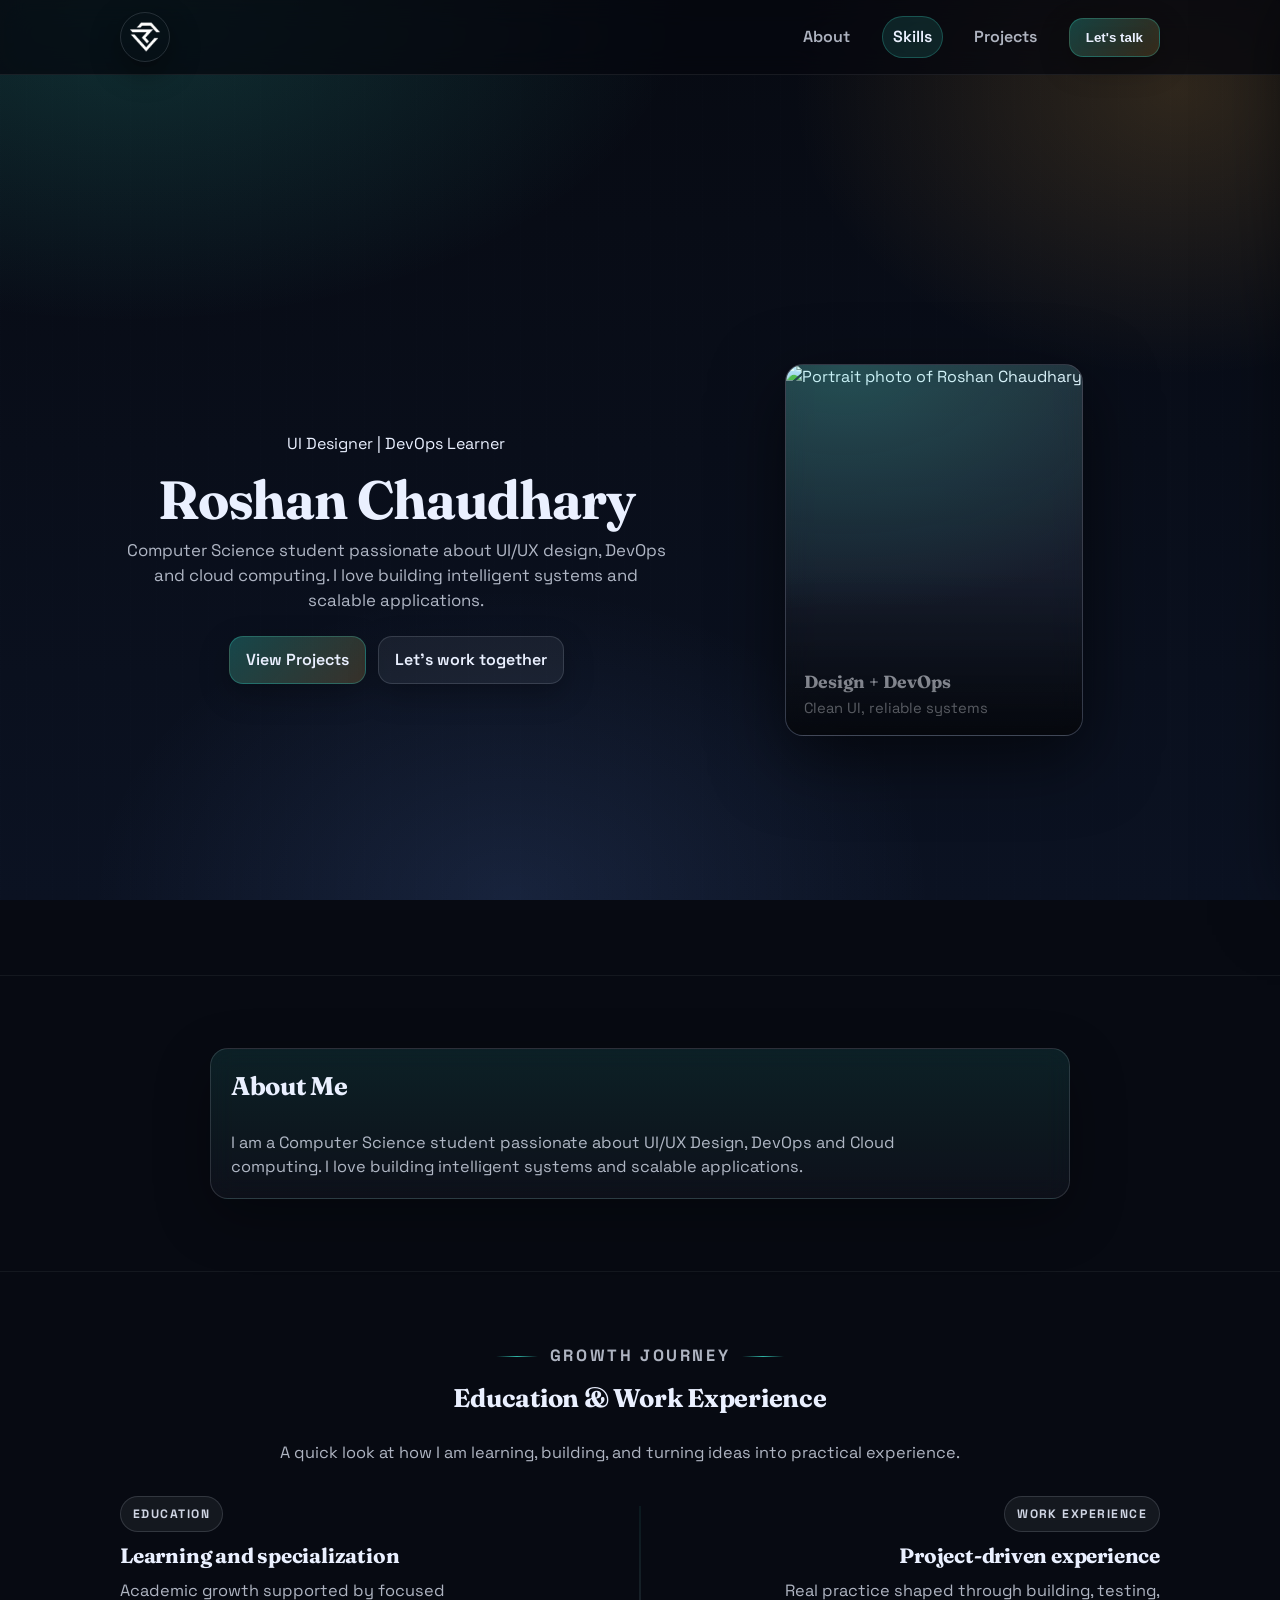
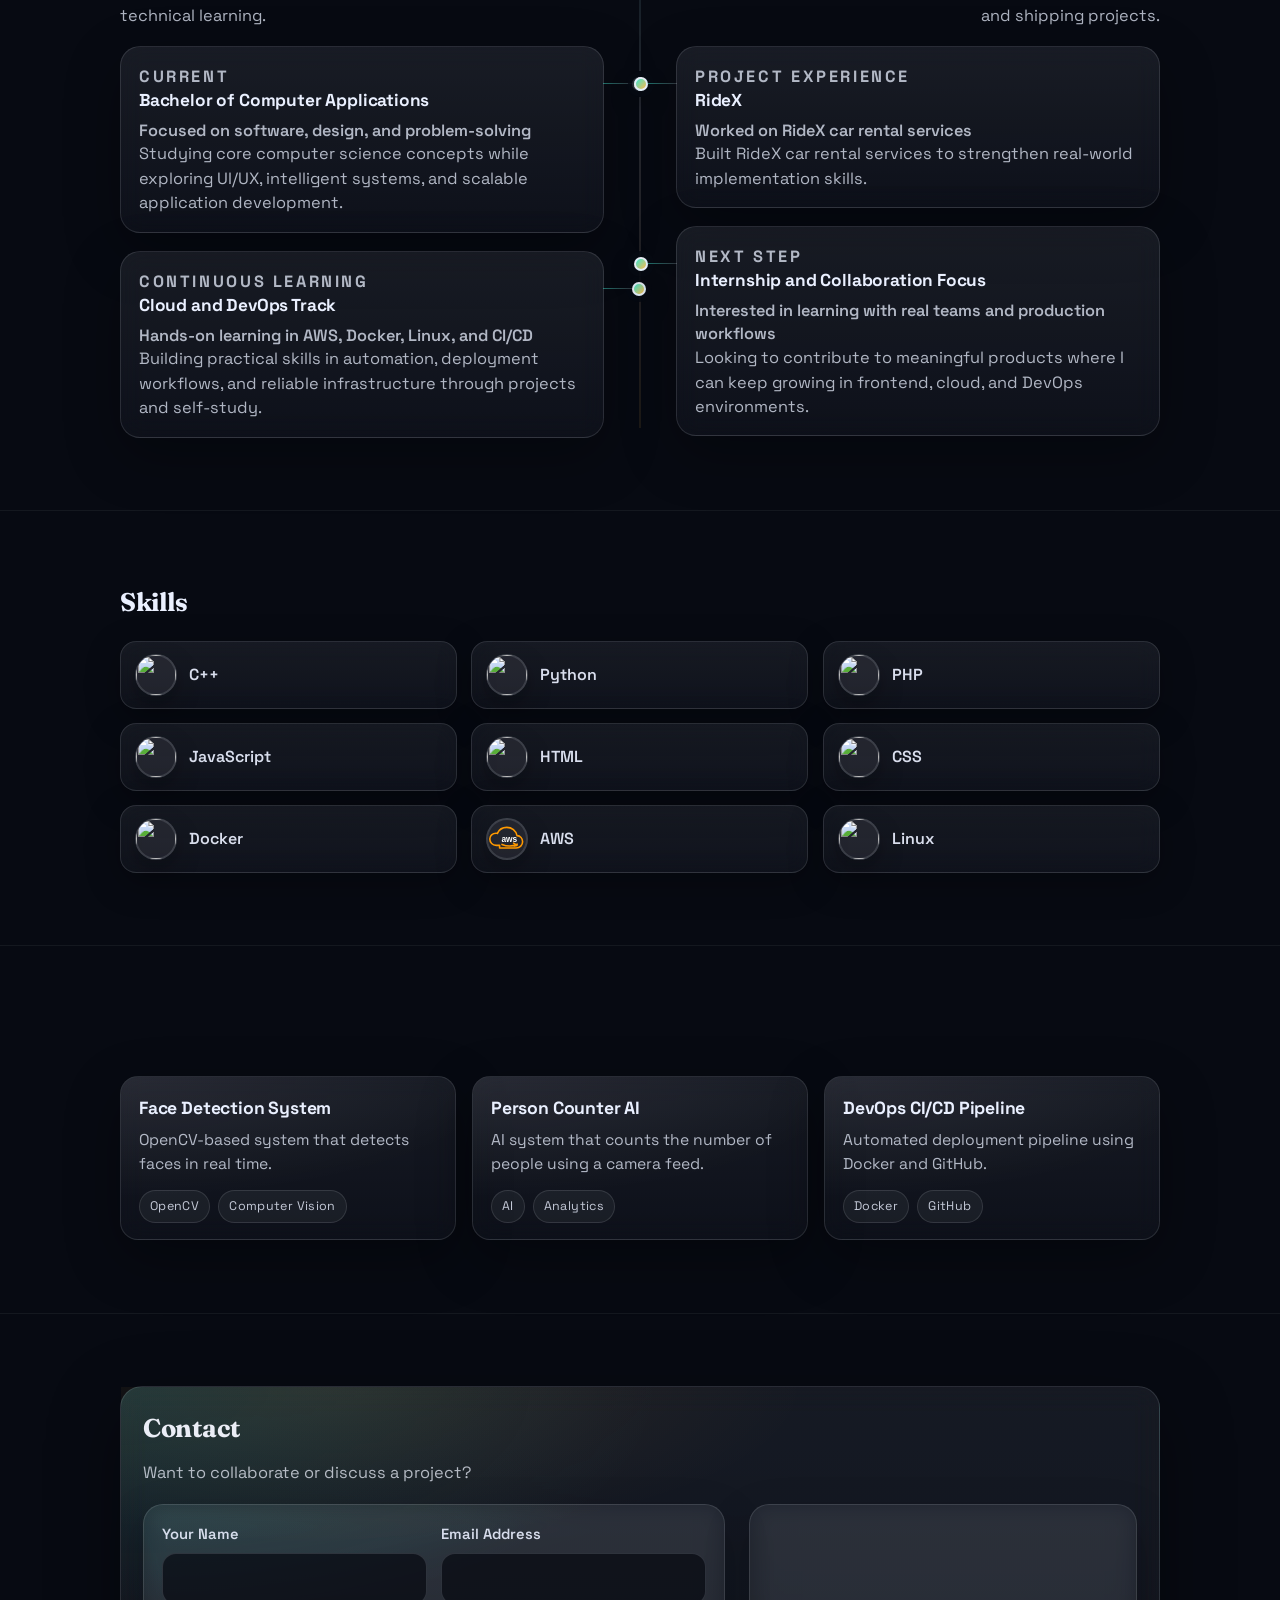
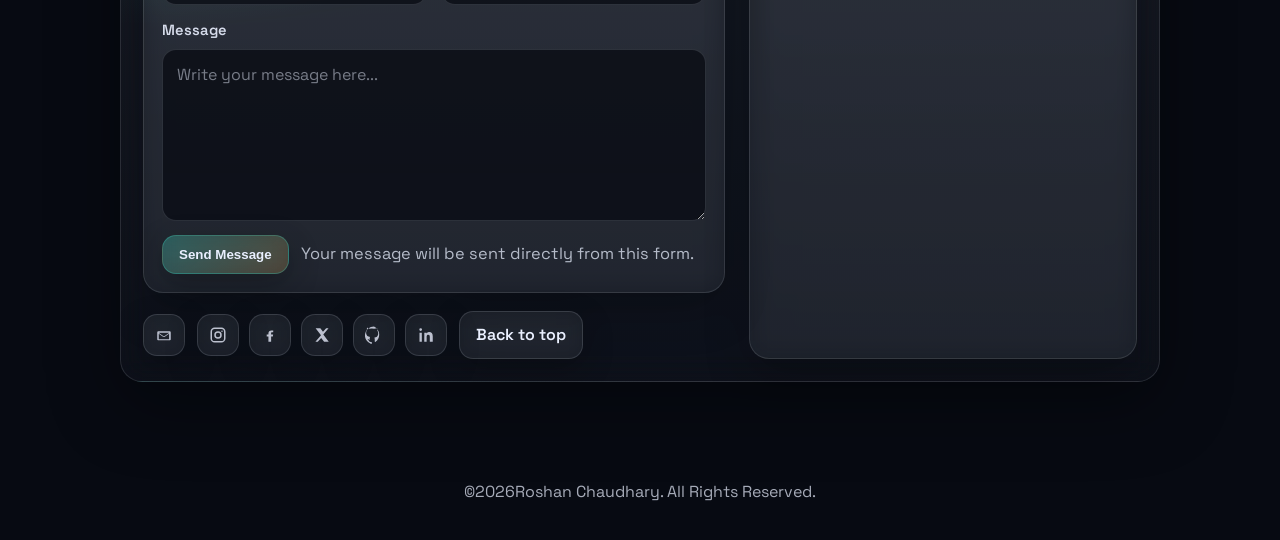
==== index.html @ 7efdc054 "Update index.html" ====
<!DOCTYPE html>
<html lang="en">

<head>

    <meta charset="UTF-8">
    <meta name="viewport" content="width=device-width, initial-scale=1.0">
    <meta name="description"
        content="Roshan Chaudhary - UI Designer and DevOps learner. Portfolio featuring skills and projects.">

    <script>
        document.documentElement.classList.add("js");
    </script>

    <title>Roshan Chaudhary | Developer</title>
    <link rel="shortcut icon" href="logo.png" type="image/x-icon">
    

    <link rel="preconnect" href="https://fonts.googleapis.com">
    <link rel="preconnect" href="https://fonts.gstatic.com" crossorigin>
    <link
        href="https://fonts.googleapis.com/css2?family=Fraunces:opsz,wght@9..144,600;9..144,700&amp;family=Space+Grotesk:wght@400;500;600&amp;display=swap"
        rel="stylesheet">
    <link rel="stylesheet" href="style.css">

</head>

<body>
    <a class="skip-link" href="#main">Skip to content</a>

    <nav class="nav" aria-label="Primary">
        <div class="container nav-inner">
            <a class="brand" href="#top" aria-label="Roshan Chaudhary home">
                <img class="brand-avatar" src="./img/logo.png" width="50" height="50" alt="" decoding="async">
            </a>

            <div class="nav-links">
                <a class="nav-link" href="#about">About</a>
                <a class="nav-link" href="#skills">Skills</a>
                <a class="nav-link" href="#projects">Projects</a>
                <button class="btn btn-primary" type="button" data-modal-open="contact-modal">Let's talk</button>
            </div>

            <button class="nav-toggle" type="button" aria-controls="nav-drawer" aria-expanded="false"
                aria-label="Open menu">
                <span class="sr-only">Open menu</span>
                <svg aria-hidden="true" viewBox="0 0 24 24" width="22" height="22">
                    <path fill="currentColor"
                        d="M4 7.5c0-.6.4-1 1-1h14a1 1 0 1 1 0 2H5c-.6 0-1-.4-1-1Zm0 4.5c0-.6.4-1 1-1h14a1 1 0 1 1 0 2H5c-.6 0-1-.4-1-1Zm0 4.5c0-.6.4-1 1-1h14a1 1 0 1 1 0 2H5c-.6 0-1-.4-1-1Z" />
                </svg>
            </button>
        </div>
    </nav>

    <div class="nav-overlay" data-nav-overlay aria-hidden="true"></div>

    <aside class="nav-drawer" id="nav-drawer" aria-label="Mobile menu" aria-hidden="true">
        <div class="nav-drawer-inner">
                <div class="nav-drawer-head">
                    <div class="nav-drawer-brand">
                        <img class="brand-avatar" src="img/logo.png" width="50" height="50" alt="" decoding="async">
                        <span>Menu</span>
                    </div>

                <button class="nav-close" type="button" data-nav-close>
                    <span class="sr-only">Close menu</span>
                    <svg aria-hidden="true" viewBox="0 0 24 24" width="22" height="22">
                        <path fill="currentColor"
                            d="M18.3 5.7a1 1 0 0 1 0 1.4L13.4 12l4.9 4.9a1 1 0 1 1-1.4 1.4L12 13.4l-4.9 4.9a1 1 0 1 1-1.4-1.4L10.6 12 5.7 7.1a1 1 0 0 1 1.4-1.4L12 10.6l4.9-4.9a1 1 0 0 1 1.4 0Z" />
                    </svg>
                </button>
            </div>

            <nav class="nav-drawer-links" aria-label="Mobile" data-nav-drawer-links>
                <a class="nav-link" href="#about" data-nav-close>About</a>
                <a class="nav-link" href="#skills" data-nav-close>Skills</a>
                <a class="nav-link" href="#projects" data-nav-close>Projects</a>
                <button class="btn btn-primary" type="button" data-modal-open="contact-modal" data-nav-close>Let's
                    talk</button>
            </nav>
        </div>
    </aside>

    

    <header id="top" class="hero">
        <div class="container hero-grid">
            <div class="hero-copy" data-reveal-group="90">
                <p>UI Designer | DevOps Learner</p>
                <h1 class="reveal">Roshan Chaudhary</h1>
                <p class="lead reveal">
                    Computer Science student passionate about UI/UX design, DevOps and cloud computing.
                    I love building intelligent systems and scalable applications.
                </p>

                <div class="hero-actions reveal">
                    <a class="btn btn-primary" href="#projects">View Projects</a>
                    <a class="btn" href="#contact">Let's work together</a>
                </div>
            </div>

            <div class="hero-media">
                <figure class="media-card reveal" data-delay="220">
                    <img src="img/Potrait.png" width="640" height="800" alt="Portrait photo of Roshan Chaudhary"
                        decoding="async">
                    <figcaption class="media-label">
                        <strong>Design + DevOps</strong>
                        <span>Clean UI, reliable systems</span>
                    </figcaption>
                </figure>
            </div>
        </div>
    </header>

    <main id="main">
        <section id="about" class="section">
            <div class="container" data-reveal-group="110">
                <div class="about-card reveal">
                    <h2 class="reveal" data-delay="80">About Me</h2>
                    <p class="reveal" data-delay="160">
                        I am a Computer Science student passionate about UI/UX Design, DevOps and Cloud computing.
                        I love building intelligent systems and scalable applications.
                    </p>
                </div>
            </div>
        </section>

        <section id="journey" class="section">
            <div class="container">
                <div class="journey-head" data-reveal-group="90">
                    <p class="journey-eyebrow reveal">Growth Journey</p>
                    <h2 class="reveal">Education &amp; Work Experience</h2>
                    <p class="journey-intro reveal">
                        A quick look at how I am learning, building, and turning ideas into practical experience.
                    </p>
                </div>

                <div class="journey-split">
                    <div class="journey-column journey-column--left" data-reveal-group="120">
                        <div class="journey-column-head reveal journey-slide-left">
                            <span class="journey-label">Education</span>
                            <h3>Learning and specialization</h3>
                            <p>Academic growth supported by focused technical learning.</p>
                        </div>

                        <article class="journey-card journey-card--left reveal journey-slide-left">
                            <p class="journey-period">Current</p>
                            <h4>Bachelor of Computer Applications</h4>
                            <p class="journey-meta">Focused on software, design, and problem-solving</p>
                            <p>
                                Studying core computer science concepts while exploring UI/UX, intelligent systems,
                                and scalable application development.
                            </p>
                        </article>

                        <article class="journey-card journey-card--left reveal journey-slide-left">
                            <p class="journey-period">Continuous Learning</p>
                            <h4>Cloud and DevOps Track</h4>
                            <p class="journey-meta">Hands-on learning in AWS, Docker, Linux, and CI/CD</p>
                            <p>
                                Building practical skills in automation, deployment workflows, and reliable
                                infrastructure through projects and self-study.
                            </p>
                        </article>
                    </div>

                    <div class="journey-column journey-column--right" data-reveal-group="120">
                        <div class="journey-column-head reveal journey-slide-right">
                            <span class="journey-label">Work Experience</span>
                            <h3>Project-driven experience</h3>
                            <p>Real practice shaped through building, testing, and shipping projects.</p>
                        </div>

                        <article class="journey-card journey-card--right reveal journey-slide-right">
                            <p class="journey-period">Project Experience</p>
                            <h4>RideX</h4>
                            <p class="journey-meta">Worked on RideX car rental services</p>
                            <p>
                                Built RideX car rental services to strengthen real-world implementation skills.
                            </p>
                        </article>

                        <article class="journey-card journey-card--right reveal journey-slide-right">
                            <p class="journey-period">Next Step</p>
                            <h4>Internship and Collaboration Focus</h4>
                            <p class="journey-meta">Interested in learning with real teams and production workflows</p>
                            <p>
                                Looking to contribute to meaningful products where I can keep growing in frontend,
                                cloud, and DevOps environments.
                            </p>
                        </article>
                    </div>
                </div>
            </div>
        </section>

        <section id="skills" class="section">
            <div class="container">
                <h2 class="reveal">Skills</h2>
                <ul class="skill-grid" aria-label="Skills" data-reveal-group="70">
                    <li class="skill reveal">
                        <span class="skill-logo" aria-hidden="true">
                            <img src="https://cdn.jsdelivr.net/gh/devicons/devicon/icons/cplusplus/cplusplus-original.svg"
                                alt="">
                        </span>
                        <span>C++</span>
                    </li>
                    <li class="skill reveal">
                        <span class="skill-logo" aria-hidden="true">
                            <img src="https://cdn.jsdelivr.net/gh/devicons/devicon/icons/python/python-original.svg"
                                alt="">
                        </span>
                        <span>Python</span>
                    </li>
                    <li class="skill reveal">
                        <span class="skill-logo" aria-hidden="true">
                            <img src="https://cdn.jsdelivr.net/gh/devicons/devicon/icons/php/php-original.svg" alt="">
                        </span>
                        <span>PHP</span>
                    </li>
                    <li class="skill reveal">
                        <span class="skill-logo" aria-hidden="true">
                            <img src="https://cdn.jsdelivr.net/gh/devicons/devicon/icons/javascript/javascript-original.svg"
                                alt="">
                        </span>
                        <span>JavaScript</span>
                    </li>
                    <li class="skill reveal">
                        <span class="skill-logo" aria-hidden="true">
                            <img src="https://cdn.jsdelivr.net/gh/devicons/devicon/icons/html5/html5-original.svg"
                                alt="">
                        </span>
                        <span>HTML</span>
                    </li>
                    <li class="skill reveal">
                        <span class="skill-logo" aria-hidden="true">
                            <img src="https://cdn.jsdelivr.net/gh/devicons/devicon/icons/css3/css3-original.svg" alt="">
                        </span>
                        <span>CSS</span>
                    </li>
                    <li class="skill reveal">
                        <span class="skill-logo" aria-hidden="true">
                            <img src="https://cdn.jsdelivr.net/gh/devicons/devicon/icons/docker/docker-original.svg"
                                alt="">
                        </span>
                        <span>Docker</span>
                    </li>
                    <li class="skill reveal">
                        <span class="skill-logo" aria-hidden="true">
                            <img src="img/aws-logo.svg" alt="AWS logo">
                        </span>
                        <span>AWS</span>
                    </li>
                    <li class="skill reveal">
                        <span class="skill-logo" aria-hidden="true">
                            <img src="https://cdn.jsdelivr.net/gh/devicons/devicon/icons/linux/linux-original.svg"
                                alt="">
                        </span>
                        <span>Linux</span>
                    </li>
                </ul>
            </div>
        </section>

        <section id="projects" class="section">
            <div class="container">
                <h2 class="reveal">Projects</h2>

                <div class="project-grid" data-reveal-group="90">
                    <article class="project-card reveal">
                        <h3>Face Detection System</h3>
                        <p>OpenCV-based system that detects faces in real time.</p>
                        <div class="tags" aria-label="Tech used">
                            <span class="tag">OpenCV</span>
                            <span class="tag">Computer Vision</span>
                        </div>
                    </article>

                    <article class="project-card reveal">
                        <h3>Person Counter AI</h3>
                        <p>AI system that counts the number of people using a camera feed.</p>
                        <div class="tags" aria-label="Tech used">
                            <span class="tag">AI</span>
                            <span class="tag">Analytics</span>
                        </div>
                    </article>

                    <article class="project-card reveal">
                        <h3>DevOps CI/CD Pipeline</h3>
                        <p>Automated deployment pipeline using Docker and GitHub.</p>
                        <div class="tags" aria-label="Tech used">
                            <span class="tag">Docker</span>
                            <span class="tag">GitHub</span>
                        </div>
                    </article>
                </div>
            </div>
        </section>

        <section id="contact" class="section">
            <div class="container contact-card reveal">
                <h2>Contact</h2>
                <p class="contact-lead">Want to collaborate or discuss a project?</p>
                <div class="contact-layout">
                    <div class="contact-column">
                        <form class="contact-form" data-contact-form method="POST"
                            action="https://formsubmit.co/roshanchy943@gmail.com">
                            <input type="hidden" name="_subject" value="New Portfolio Message">
                            <input type="hidden" name="_captcha" value="false">
                            <input type="hidden" name="_template" value="table">
                            <input type="hidden" name="_next" value="" data-contact-next>
                            <input type="hidden" name="_replyto" value="" data-contact-replyto>
                            <div class="contact-field">
                                <label for="contact-name">Your Name</label>
                                <input id="contact-name" name="name" type="text" autocomplete="name" required>
                            </div>

                            <div class="contact-field">
                                <label for="contact-email">Email Address</label>
                                <input id="contact-email" name="email" type="email" autocomplete="email" required>
                            </div>

                            <div class="contact-field contact-field-full">
                                <label for="contact-message">Message</label>
                                <textarea id="contact-message" name="message" rows="6"
                                    placeholder="Write your message here..." required></textarea>
                            </div>

                            <div class="contact-form-actions">
                                <button class="btn btn-primary" type="submit">Send Message</button>
                                <p class="contact-form-note" data-contact-status aria-live="polite">
                                    Your message will be sent directly from this form.
                                </p>
                            </div>
                        </form>

                        <div class="contact-actions">
                            <a class="social-link contact-icon" href="mailto:roshanchy943@gmail.com" aria-label="Email"
                                data-tooltip="roshanchy943@gmail.com">
                                <svg aria-hidden="true" viewBox="0 0 24 24" width="18" height="18">
                                    <path fill="currentColor"
                                        d="M4.6 6.9h14.8c.9 0 1.6.7 1.6 1.6v9c0 .9-.7 1.6-1.6 1.6H4.6c-.9 0-1.6-.7-1.6-1.6v-9c0-.9.7-1.6 1.6-1.6Zm.6 2.2v.2l6.7 4.7 6.7-4.7v-.2H5.2Zm13.6 1.2-6.2 4.3c-.4.3-1 .3-1.4 0l-6.2-4.3v7.2h13.8v-7.2Z" />
                                </svg>
                                <span class="sr-only">Email</span>
                            </a>
                            <ul class="social" aria-label="Social links">
                                <li>
                                    <a class="social-link" href="https://www.instagram.com/roshan__061/" target="_blank"
                                        rel="noopener noreferrer" aria-label="Instagram" data-tooltip="Instagram">
                                        <svg aria-hidden="true" viewBox="0 0 24 24" width="18" height="18">
                                            <path fill="currentColor"
                                                d="M7.5 2h9A5.5 5.5 0 0 1 22 7.5v9A5.5 5.5 0 0 1 16.5 22h-9A5.5 5.5 0 0 1 2 16.5v-9A5.5 5.5 0 0 1 7.5 2Zm0 2A3.5 3.5 0 0 0 4 7.5v9A3.5 3.5 0 0 0 7.5 20h9A3.5 3.5 0 0 0 20 16.5v-9A3.5 3.5 0 0 0 16.5 4h-9Zm9.8 1.9a1 1 0 1 1 0 2 1 1 0 0 1 0-2ZM12 7a5 5 0 1 1 0 10 5 5 0 0 1 0-10Zm0 2a3 3 0 1 0 0 6 3 3 0 0 0 0-6Z" />
                                        </svg>
                                        <span class="sr-only">Instagram</span>
                                    </a>
                                </li>

                                <li>
                                    <a class="social-link" href="https://www.facebook.com/roshan.chau.05/" target="_blank"
                                        rel="noopener noreferrer" aria-label="Facebook" data-tooltip="Facebook">
                                        <svg aria-hidden="true" viewBox="0 0 24 24" width="18" height="18">
                                            <path fill="currentColor"
                                                d="M13.5 21v-7h2.3l.4-2.7h-2.7V9.6c0-.8.2-1.3 1.3-1.3h1.5V6c-.3 0-1.3-.1-2.4-.1-2.4 0-4 1.5-4 4.1v1.3H7.6V14h2.3v7h3.6Z" />
                                        </svg>
                                        <span class="sr-only">Facebook</span>
                                    </a>
                                </li>

                                <li>
                                    <a class="social-link" href="https://x.com/RoshanChau5" target="_blank"
                                        rel="noopener noreferrer" aria-label="X (Twitter)" data-tooltip="X">
                                        <svg aria-hidden="true" viewBox="0 0 24 24" width="18" height="18">
                                            <path fill="currentColor"
                                                d="M17.53 3h3.19l-7 8.18L21 21h-6.19l-3.9-5.09L6.39 21H3.2l7.46-8.72L3.5 3h6.31l3.51 4.65L17.53 3Z" />
                                        </svg>
                                        <span class="sr-only">X (Twitter)</span>
                                    </a>
                                </li>

                                <li>
                                    <a class="social-link" href="https://github.com/RoshanChaudhary5" target="_blank"
                                        rel="noopener noreferrer" aria-label="GitHub" data-tooltip="GitHub">
                                        <svg aria-hidden="true" viewBox="0 0 24 24" width="18" height="18">
                                            <path fill="currentColor"
                                                d="M12 .6a12 12 0 0 0-3.8 23.4c.6.1.8-.3.8-.6v-2.2c-3.2.7-3.9-1.4-3.9-1.4-.5-1.3-1.2-1.7-1.2-1.7-1-.7.1-.7.1-.7 1.1.1 1.7 1.2 1.7 1.2 1 .1.5-2 .5-2 0-.7.2-1.4.6-2-2.6-.3-5.3-1.3-5.3-5.9 0-1.3.5-2.4 1.2-3.2-.1-.3-.5-1.5.1-3.1 0 0 1-.3 3.3 1.2a11.4 11.4 0 0 1 6 0C15.3 3 16.3 3.3 16.3 3.3c.6 1.6.2 2.8.1 3.1.8.8 1.2 1.9 1.2 3.2 0 4.6-2.7 5.6-5.3 5.9.4.4.7 1 .7 2.1v3.1c0 .3.2.7.8.6A12 12 0 0 0 12 .6Z" />
                                        </svg>
                                        <span class="sr-only">GitHub</span>
                                    </a>
                                </li>

                                <li>
                                    <a class="social-link"
                                        href="https://www.linkedin.com/in/roshan-chaudhary-534862278" target="_blank"
                                        rel="noopener noreferrer" aria-label="LinkedIn" data-tooltip="LinkedIn">
                                        <svg aria-hidden="true" viewBox="0 0 24 24" width="18" height="18">
                                            <path fill="currentColor"
                                                d="M6.43 8.92H3.32V21h3.11V8.92ZM4.88 3A1.81 1.81 0 1 0 4.9 6.62 1.81 1.81 0 0 0 4.88 3ZM21 13.5c0-3.67-1.96-5.38-4.58-5.38a3.97 3.97 0 0 0-3.57 1.97V8.92H9.74c.04.78 0 12.08 0 12.08h3.11v-6.74c0-.36.03-.71.13-.97.29-.72.95-1.47 2.06-1.47 1.45 0 2.03 1.08 2.03 2.71V21H21v-7.5Z" />
                                        </svg>
                                        <span class="sr-only">LinkedIn</span>
                                    </a>
                                </li>
                            </ul>
                            <a class="btn" href="#top">Back to top</a>
                        </div>
                    </div>

                    <div class="contact-map-card">
                        <iframe
                            src="https://www.google.com/maps/embed?pb=!1m10!1m8!1m3!1d3990.250530302393!2d82.41067563448385!3d28.018178701362263!3m2!1i1024!2i768!4f13.1!5e0!3m2!1sen!2snp!4v1774244524912!5m2!1sen!2snp"
                            width="600" height="450" style="border:0;" allowfullscreen="" loading="lazy"
                            referrerpolicy="no-referrer-when-downgrade" title="Location map"></iframe>
                    </div>
                </div>
            </div>
        </section>
    </main>

    <footer class="footer">
        <div class="container footer-row">

            <p>&copy; <span data-year>2025</span> Roshan Chaudhary. All Rights Reserved.</p>
        </div>
    </footer>

    <div class="modal" id="contact-modal" aria-hidden="true" role="dialog" aria-modal="true"
        aria-labelledby="contact-modal-title">
        <div class="modal__overlay" data-modal-close></div>
        <div class="modal__content">
            <div class="modal__head">
                <h3 id="contact-modal-title">Let's talk</h3>
                <button class="modal__close" type="button" data-modal-close aria-label="Close dialog">
                    <svg aria-hidden="true" viewBox="0 0 24 24" width="22" height="22">
                        <path fill="currentColor"
                            d="M18.3 5.7a1 1 0 0 1 0 1.4L13.4 12l4.9 4.9a1 1 0 1 1-1.4 1.4L12 13.4l-4.9 4.9a1 1 0 1 1-1.4-1.4L10.6 12 5.7 7.1a1 1 0 0 1 1.4-1.4L12 10.6l4.9-4.9a1 1 0 0 1 1.4 0Z" />
                    </svg>
                </button>
            </div>

            <p class="modal__lead">Pick a channel to start the conversation.</p>
            <div class="modal-links" aria-label="Contact links">
                <a class="modal-link" href="mailto:roshanchy943@gmail.com">
                    <span class="modal-link__icon" aria-hidden="true">
                        <svg aria-hidden="true" viewBox="0 0 24 24" width="18" height="18">
                            <path fill="currentColor"
                                d="M4.6 6.9h14.8c.9 0 1.6.7 1.6 1.6v9c0 .9-.7 1.6-1.6 1.6H4.6c-.9 0-1.6-.7-1.6-1.6v-9c0-.9.7-1.6 1.6-1.6Zm.6 2.2v.2l6.7 4.7 6.7-4.7v-.2H5.2Zm13.6 1.2-6.2 4.3c-.4.3-1 .3-1.4 0l-6.2-4.3v7.2h13.8v-7.2Z" />
                        </svg>
                    </span>
                    <span>Email me</span>
                </a>
                <a class="modal-link" href="https://x.com/RoshanChau5" target="_blank" rel="noopener noreferrer">
                    <span class="modal-link__icon" aria-hidden="true">
                        <svg aria-hidden="true" viewBox="0 0 24 24" width="18" height="18">
                            <path fill="currentColor"
                                d="M17.53 3h3.19l-7 8.18L21 21h-6.19l-3.9-5.09L6.39 21H3.2l7.46-8.72L3.5 3h6.31l3.51 4.65L17.53 3Z" />
                        </svg>
                    </span>
                    <span>X (Twitter)</span>
                </a>
                <a class="modal-link" href="https://www.instagram.com/roshan__061/" target="_blank"
                    rel="noopener noreferrer">
                    <span class="modal-link__icon" aria-hidden="true">
                        <svg aria-hidden="true" viewBox="0 0 24 24" width="18" height="18">
                            <path fill="currentColor"
                                d="M7.5 2h9A5.5 5.5 0 0 1 22 7.5v9A5.5 5.5 0 0 1 16.5 22h-9A5.5 5.5 0 0 1 2 16.5v-9A5.5 5.5 0 0 1 7.5 2Zm0 2A3.5 3.5 0 0 0 4 7.5v9A3.5 3.5 0 0 0 7.5 20h9A3.5 3.5 0 0 0 20 16.5v-9A3.5 3.5 0 0 0 16.5 4h-9Zm9.8 1.9a1 1 0 1 1 0 2 1 1 0 0 1 0-2ZM12 7a5 5 0 1 1 0 10 5 5 0 0 1 0-10Zm0 2a3 3 0 1 0 0 6 3 3 0 0 0 0-6Z" />
                        </svg>
                    </span>
                    <span>Instagram</span>
                </a>
                <a class="modal-link" href="https://www.facebook.com/roshan.chau.05/" target="_blank"
                    rel="noopener noreferrer">
                    <span class="modal-link__icon" aria-hidden="true">
                        <svg aria-hidden="true" viewBox="0 0 24 24" width="18" height="18">
                            <path fill="currentColor"
                                d="M13.5 21v-7h2.3l.4-2.7h-2.7V9.6c0-.8.2-1.3 1.3-1.3h1.5V6c-.3 0-1.3-.1-2.4-.1-2.4 0-4 1.5-4 4.1v1.3H7.6V14h2.3v7h3.6Z" />
                        </svg>
                    </span>
                    <span>Facebook</span>
                </a>
                <a class="modal-link" href="https://www.linkedin.com/in/roshan-chaudhary-534862278"
                    target="_blank" rel="noopener noreferrer">
                    <span class="modal-link__icon" aria-hidden="true">
                        <svg aria-hidden="true" viewBox="0 0 24 24" width="18" height="18">
                            <path fill="currentColor"
                                d="M6.43 8.92H3.32V21h3.11V8.92ZM4.88 3A1.81 1.81 0 1 0 4.9 6.62 1.81 1.81 0 0 0 4.88 3ZM21 13.5c0-3.67-1.96-5.38-4.58-5.38a3.97 3.97 0 0 0-3.57 1.97V8.92H9.74c.04.78 0 12.08 0 12.08h3.11v-6.74c0-.36.03-.71.13-.97.29-.72.95-1.47 2.06-1.47 1.45 0 2.03 1.08 2.03 2.71V21H21v-7.5Z" />
                        </svg>
                    </span>
                    <span>LinkedIn</span>
                </a>

            </div>
        </div>
    </div>

    <script src="script.js" defer></script>

</body>

</html>
---- style.css ----
:root {
    color-scheme: dark;
    --bg: #070a12;
    --bg2: #0b1222;
    --text: #eaf0ff;
    --muted: rgba(234, 240, 255, 0.74);
    --border: rgba(234, 240, 255, 0.12);
    --accent: #3ce6d0;
    --accent2: #ffb84a;
    --shadow: 0 22px 70px rgba(0, 0, 0, 0.55);
    --radius: 18px;
    --max: 1040px;
}

@media (min-width: 1400px) {
    :root {
        --max: 1120px;
    }
}

*,
*::before,
*::after {
    box-sizing: border-box;
}

html {
    scroll-behavior: smooth;
}

@media (prefers-reduced-motion: reduce) {
    html {
        scroll-behavior: auto;
    }

    *,
    *::before,
    *::after {
        transition: none !important;
        animation: none !important;
    }
}

body {
    margin: 0;
    min-height: 100vh;
    font-family: "Space Grotesk", "Avenir Next", "Avenir", "Segoe UI", sans-serif;
    line-height: 1.5;
    color: var(--text);
    background: var(--bg);
}

html.js body {
    opacity: 0;
    transition: opacity 320ms ease-out;
}

html.is-loaded body {
    opacity: 1;
}

@media (prefers-reduced-motion: reduce) {
    html.js body {
        opacity: 1;
        transition: none;
    }
}

body::before {
    content: "";
    position: fixed;
    inset: 0;
    z-index: -2;
    background:
        radial-gradient(900px 520px at 10% 0%, rgba(60, 230, 208, 0.18), transparent 62%),
        radial-gradient(700px 520px at 92% 10%, rgba(255, 184, 74, 0.16), transparent 55%),
        radial-gradient(700px 520px at 40% 100%, rgba(116, 162, 255, 0.12), transparent 60%),
        linear-gradient(180deg, var(--bg) 0%, var(--bg2) 100%);
}

body::after {
    content: "";
    position: fixed;
    inset: 0;
    z-index: -1;
    pointer-events: none;
    opacity: 0.22;
    background:
        repeating-linear-gradient(
            90deg,
            rgba(234, 240, 255, 0.035) 0,
            rgba(234, 240, 255, 0.035) 1px,
            transparent 1px,
            transparent 26px
        );
}

::selection {
    background: rgba(60, 230, 208, 0.25);
}

img {
    max-width: 100%;
    display: block;
}

a {
    color: inherit;
}

a:focus-visible {
    outline: 2px solid rgba(60, 230, 208, 0.75);
    outline-offset: 3px;
}

.container {
    width: min(var(--max), calc(100% - 48px));
    margin-inline: auto;
}

@media (max-width: 640px) {
    .container {
        width: calc(100% - 32px);
    }
}

.brand span {
    white-space: nowrap;
}

.reveal {
    opacity: 1;
    transform: none;
    filter: none;
}

html.reveal-on .reveal {
    opacity: 0;
    transform: translateY(14px);
    filter: blur(6px);
    transition:
        opacity 680ms cubic-bezier(0.2, 0.8, 0.2, 1),
        transform 680ms cubic-bezier(0.2, 0.8, 0.2, 1),
        filter 680ms cubic-bezier(0.2, 0.8, 0.2, 1);
    transition-delay: var(--delay, 0ms);
    will-change: opacity, transform, filter;
}

html.reveal-on .reveal.is-visible {
    opacity: 1;
    transform: none;
    filter: none;
}

@media (prefers-reduced-motion: reduce) {
    html.reveal-on .reveal {
        opacity: 1 !important;
        transform: none !important;
        filter: none !important;
    }
}

.skip-link {
    position: absolute;
    left: -999px;
    top: 12px;
    padding: 10px 12px;
    border-radius: 12px;
    background: rgba(11, 18, 34, 0.92);
    border: 1px solid rgba(234, 240, 255, 0.16);
    text-decoration: none;
    font-weight: 600;
    z-index: 999;
}

.skip-link:focus {
    left: 12px;
}

.nav {
    position: sticky;
    top: 0;
    z-index: 100;
    background: rgba(6, 8, 14, 0.74);
    -webkit-backdrop-filter: blur(14px) saturate(1.2);
    backdrop-filter: blur(14px) saturate(1.2);
    border-bottom: 1px solid rgba(234, 240, 255, 0.08);
}

.nav-inner {
    display: flex;
    align-items: center;
    justify-content: space-between;
    gap: clamp(12px, 2vw, 28px);
    padding: 12px 0;
}

.nav-links {
    min-width: 0;
}

.brand {
    display: flex;
    align-items: center;
    gap: 10px;
    flex-shrink: 0;
    text-decoration: none;
    color: var(--text);
    font-weight: 600;
    letter-spacing: 0.01em;
}

.brand-avatar {
    width: 50px;
    height: 50px;
    border-radius: 999px;
    border: 1px solid rgba(234, 240, 255, 0.14);
    box-shadow: 0 10px 30px rgba(0, 0, 0, 0.42);
}

.nav-links {
    display: flex;
    flex: 1 1 auto;
    align-items: center;
    justify-content: flex-end;
    gap: clamp(10px, 1.6vw, 22px);
    flex-wrap: nowrap;
}

.nav-links a,
.nav-links .btn {
    white-space: nowrap;
}

.nav-links .btn {
    flex-shrink: 0;
}

.nav-links a {
    text-decoration: none;
    color: var(--muted);
    font-weight: 600;
    padding: 8px 10px;
    border-radius: 999px;
    border: 1px solid transparent;
    transition: transform 160ms ease, background 160ms ease, color 160ms ease, border-color 160ms ease;
}

.nav-links a:hover {
    transform: translateY(-1px);
    background: rgba(234, 240, 255, 0.06);
    color: var(--text);
    border-color: rgba(234, 240, 255, 0.14);
}

.nav-links a.is-active {
    background: rgba(60, 230, 208, 0.12);
    border-color: rgba(60, 230, 208, 0.25);
    color: var(--text);
}

.nav-toggle,
.nav-close {
    width: 42px;
    height: 42px;
    padding: 0;
    border-radius: 14px;
    border: 1px solid rgba(234, 240, 255, 0.14);
    background: rgba(234, 240, 255, 0.06);
    color: rgba(234, 240, 255, 0.88);
    -webkit-backdrop-filter: blur(12px) saturate(1.2);
    backdrop-filter: blur(12px) saturate(1.2);
    box-shadow: 0 12px 32px rgba(0, 0, 0, 0.28);
    cursor: pointer;
    transition: transform 160ms ease, background 160ms ease, border-color 160ms ease, color 160ms ease;
}

.nav-toggle {
    display: none;
    place-items: center;
}

.nav-close {
    display: grid;
    place-items: center;
}

.nav-toggle:hover,
.nav-close:hover {
    transform: translateY(-1px);
    background: rgba(234, 240, 255, 0.10);
    border-color: rgba(234, 240, 255, 0.22);
    color: var(--text);
}

html.nav-open,
body.nav-open,
html.modal-open,
body.modal-open {
    overflow: hidden;
}

.nav-overlay {
    position: fixed;
    inset: 0;
    z-index: 150;
    opacity: 0;
    pointer-events: none;
    background: rgba(0, 0, 0, 0.55);
    -webkit-backdrop-filter: blur(6px);
    backdrop-filter: blur(6px);
    transition: opacity 220ms ease;
}

html.nav-open .nav-overlay {
    opacity: 1;
    pointer-events: auto;
}

.modal {
    position: fixed;
    inset: 0;
    z-index: 300;
    display: flex;
    align-items: center;
    justify-content: center;
    pointer-events: none;
    opacity: 0;
    transition: opacity 220ms ease;
}

.modal.is-open {
    pointer-events: auto;
    opacity: 1;
}

.modal__overlay {
    position: absolute;
    inset: 0;
    background: rgba(0, 0, 0, 0.68);
    -webkit-backdrop-filter: blur(10px);
    backdrop-filter: blur(10px);
}

.modal__content {
    position: relative;
    width: min(420px, calc(100% - 32px));
    padding: 20px 18px 18px;
    border-radius: 18px;
    background: linear-gradient(180deg, rgba(11, 18, 34, 0.9), rgba(7, 10, 18, 0.94));
    border: 1px solid rgba(234, 240, 255, 0.12);
    -webkit-backdrop-filter: blur(14px) saturate(1.15);
    backdrop-filter: blur(14px) saturate(1.15);
    box-shadow: 0 24px 80px rgba(0, 0, 0, 0.55);
    transform: translateY(10px) scale(0.98);
    transition: transform 220ms ease;
}

.modal.is-open .modal__content {
    transform: translateY(0) scale(1);
}

.modal__head {
    display: flex;
    align-items: center;
    justify-content: space-between;
    gap: 12px;
}

.modal__head h3 {
    margin: 0;
    font-family: "Fraunces", "Georgia", serif;
    font-size: 1.25rem;
    letter-spacing: -0.01em;
}

.modal__close {
    width: 40px;
    height: 40px;
    display: grid;
    place-items: center;
    border-radius: 12px;
    border: 1px solid rgba(234, 240, 255, 0.16);
    background: rgba(234, 240, 255, 0.06);
    color: rgba(234, 240, 255, 0.86);
    cursor: pointer;
    transition: transform 140ms ease, background 140ms ease, border-color 140ms ease;
}

.modal__close:hover {
    transform: translateY(-1px);
    background: rgba(234, 240, 255, 0.1);
    border-color: rgba(234, 240, 255, 0.24);
}

.modal__lead {
    margin: 12px 0 14px;
    color: var(--muted);
}

.modal-links {
    display: grid;
    gap: 10px;
    margin: 0;
    padding: 0;
}

.modal-link {
    display: flex;
    align-items: center;
    gap: 12px;
    padding: 12px 12px;
    border-radius: 14px;
    text-decoration: none;
    color: var(--text);
    border: 1px solid rgba(234, 240, 255, 0.14);
    background: rgba(234, 240, 255, 0.06);
    -webkit-backdrop-filter: blur(10px) saturate(1.15);
    backdrop-filter: blur(10px) saturate(1.15);
    transition: transform 140ms ease, border-color 140ms ease, background 140ms ease;
}

.modal-link:hover {
    transform: translateY(-1px);
    border-color: rgba(60, 230, 208, 0.32);
    background: rgba(60, 230, 208, 0.10);
}

.modal-link__icon {
    width: 38px;
    height: 38px;
    display: grid;
    place-items: center;
    border-radius: 12px;
    background: rgba(234, 240, 255, 0.10);
    border: 1px solid rgba(234, 240, 255, 0.14);
    box-shadow: inset 0 0 0 1px rgba(255, 255, 255, 0.05);
}

.nav-drawer {
    position: fixed;
    top: 0;
    right: 0;
    z-index: 160;
    height: 100dvh;
    width: min(360px, 86vw);
    transform: translateX(110%);
    pointer-events: none;
    background: rgba(6, 8, 14, 0.74);
    border-left: 1px solid rgba(234, 240, 255, 0.12);
    -webkit-backdrop-filter: blur(18px) saturate(1.3);
    backdrop-filter: blur(18px) saturate(1.3);
    box-shadow: -24px 0 70px rgba(0, 0, 0, 0.55);
    transition: transform 340ms cubic-bezier(0.2, 0.8, 0.2, 1);
}

html.nav-open .nav-drawer {
    transform: translateX(0);
    pointer-events: auto;
}

.nav-drawer-inner {
    height: 100%;
    display: flex;
    flex-direction: column;
    padding: 18px 16px;
    gap: 18px;
}

.nav-drawer-head {
    display: flex;
    align-items: center;
    justify-content: space-between;
    gap: 12px;
}

.nav-drawer-brand {
    display: flex;
    align-items: center;
    gap: 10px;
    font-weight: 700;
    letter-spacing: 0.01em;
}

.nav-drawer-links {
    display: flex;
    flex-direction: column;
    gap: 8px;
}

.nav-drawer-links a {
    text-decoration: none;
    color: rgba(234, 240, 255, 0.86);
    font-weight: 650;
    padding: 12px 12px;
    border-radius: 16px;
    border: 1px solid rgba(234, 240, 255, 0.12);
    background: rgba(234, 240, 255, 0.06);
    -webkit-backdrop-filter: blur(12px) saturate(1.2);
    backdrop-filter: blur(12px) saturate(1.2);
    transition: transform 160ms ease, background 160ms ease, border-color 160ms ease, color 160ms ease;
}

.nav-drawer-links a:hover {
    transform: translateY(-1px);
    background: rgba(234, 240, 255, 0.10);
    border-color: rgba(234, 240, 255, 0.22);
    color: var(--text);
}

.nav-drawer-links a.is-active {
    background: rgba(60, 230, 208, 0.14);
    border-color: rgba(60, 230, 208, 0.25);
    color: var(--text);
}

.hero {
    padding: 72px 0 22px;
    min-height: 100vh;
    min-height: 100dvh;
    display: flex;
    align-items: center;
}

.section {
    padding: 72px 0;
}

@media (max-width: 900px) {
    .nav-inner {
        gap: 12px;
        padding: 12px 0;
    }

    html.js .nav-links {
        display: none;
    }

    html.js .nav-toggle {
        display: grid;
    }
}

@media (max-width: 640px) {
    .hero {
        padding: 56px 0 18px;
    }

    .section {
        padding: 56px 0;
    }
}

@media (max-width: 420px) {
    .hero-actions {
        gap: 10px;
    }

    .btn {
        width: 100%;
    }

    .contact-actions {
        flex-direction: column;
        align-items: stretch;
    }

    .contact-icon {
        align-self: center;
    }

    .nav-drawer {
        width: 100vw;
        border-left: none;
    }
}

.hero-grid {
    display: grid;
    grid-template-columns: 1.1fr 0.9fr;
    gap: 36px;
    align-items: center;
    justify-items: center;
}

.hero-copy {
    text-align: center;
}

.hero-actions {
    justify-content: center;
}

.kicker {
    justify-content: center;
}

@media (max-width: 900px) {
    .hero-grid {
        grid-template-columns: 1fr;
        gap: 22px;
    }

    .hero-media {
        order: 1;
    }

    .hero-copy {
        order: 2;
        text-align: center;
    }

    .hero-actions {
        justify-content: center;
    }

    .kicker {
        justify-content: center;
    }

    .kicker::before {
        width: 32px;
    }

    .lead {
        margin-inline: auto;
    }

    .hero-media {
        display: grid;
        place-items: center;
    }

    .media-card {
        width: min(420px, 100%);
    }
}

.kicker {
    margin: 0;
    display: inline-flex;
    align-items: center;
    gap: 12px;
    color: rgba(234, 240, 255, 0.78);
    font-size: 0.82rem;
    letter-spacing: 0.12em;
    text-transform: uppercase;
    font-weight: 600;
}

.kicker::before {
    content: "";
    width: 46px;
    height: 1px;
    background: linear-gradient(90deg, var(--accent), transparent);
}

h1 {
    margin: 14px 0 10px;
    font-family: "Fraunces", "Georgia", serif;
    font-size: clamp(2.2rem, 4.2vw, 3.6rem);
    line-height: 1.05;
    letter-spacing: -0.02em;
}

.lead {
    margin: 0 0 22px;
    max-width: 60ch;
    font-size: 1.05rem;
    color: var(--muted);
    margin-inline: auto;
}

.pill-list {
    display: flex;
    flex-wrap: wrap;
    gap: 10px;
    padding: 0;
    margin: 0 0 16px;
    list-style: none;
}

.pill {
    display: inline-flex;
    align-items: center;
    padding: 8px 12px;
    border-radius: 999px;
    border: 1px solid rgba(234, 240, 255, 0.14);
    background: rgba(234, 240, 255, 0.06);
    color: rgba(234, 240, 255, 0.9);
    letter-spacing: 0.01em;
    font-weight: 600;
    box-shadow: 0 10px 24px rgba(0, 0, 0, 0.22);
}

.hero-actions {
    display: flex;
    gap: 12px;
    flex-wrap: wrap;
}

.btn {
    display: inline-flex;
    align-items: center;
    justify-content: center;
    text-decoration: none;
    padding: 11px 16px;
    border-radius: 14px;
    border: 1px solid rgba(234, 240, 255, 0.14);
    color: var(--text);
    background: rgba(234, 240, 255, 0.06);
    -webkit-backdrop-filter: blur(10px) saturate(1.2);
    backdrop-filter: blur(10px) saturate(1.2);
    box-shadow: 0 10px 30px rgba(0, 0, 0, 0.28);
    font-weight: 600;
    transition: transform 160ms ease, background 160ms ease, border-color 160ms ease;
}

.btn:hover {
    transform: translateY(-1px);
    background: rgba(234, 240, 255, 0.10);
    border-color: rgba(234, 240, 255, 0.22);
}

.btn-primary {
    background: linear-gradient(135deg, rgba(60, 230, 208, 0.26), rgba(255, 184, 74, 0.18));
    border-color: rgba(60, 230, 208, 0.26);
}

.btn-primary:hover {
    background: linear-gradient(135deg, rgba(60, 230, 208, 0.32), rgba(255, 184, 74, 0.22));
    border-color: rgba(60, 230, 208, 0.38);
}

.media-card {
    position: relative;
    margin: 0;
    border-radius: var(--radius);
    overflow: hidden;
    background: linear-gradient(180deg, rgba(234, 240, 255, 0.10), rgba(234, 240, 255, 0.03));
    border: 1px solid rgba(234, 240, 255, 0.16);
    -webkit-backdrop-filter: blur(12px) saturate(1.15);
    backdrop-filter: blur(12px) saturate(1.15);
    box-shadow: var(--shadow);
    transform: perspective(1200px) rotateX(var(--tiltX, 0deg)) rotateY(var(--tiltY, 0deg)) translate3d(var(--parallaxX, 0px), var(--parallaxY, 0px), 0);
    transition: transform 240ms ease, border-color 200ms ease, box-shadow 220ms ease, background 200ms ease;
}

.media-card img {
    width: 100%;
    height: auto;
    aspect-ratio: 4 / 5;
    object-fit: cover;
    filter: saturate(1.05) contrast(1.03);
}

.media-card::after {
    content: "";
    position: absolute;
    inset: 0;
    background:
        radial-gradient(700px 450px at 20% 0%, rgba(60, 230, 208, 0.22), transparent 55%),
        linear-gradient(180deg, transparent 55%, rgba(0, 0, 0, 0.65));
    pointer-events: none;
}

.media-label {
    position: absolute;
    left: 18px;
    bottom: 16px;
    display: flex;
    flex-direction: column;
    gap: 2px;
}

.media-label strong {
    font-family: "Fraunces", "Georgia", serif;
    font-weight: 700;
    font-size: 1.1rem;
}

.media-label span {
    color: rgba(234, 240, 255, 0.82);
    font-size: 0.92rem;
}

main section[id] {
    scroll-margin-top: 90px;
}

.section + .section {
    border-top: 1px solid rgba(234, 240, 255, 0.06);
}

/* Add a visible break between the hero and the first section so the About block reads as its own section. */
main > .section:first-of-type {
    border-top: 1px solid rgba(234, 240, 255, 0.06);
}

.section h2 {
    margin: 0 0 14px;
    font-family: "Fraunces", "Georgia", serif;
    font-size: clamp(1.55rem, 2vw, 2rem);
    letter-spacing: -0.01em;
}

.section p {
    margin: 0;
    color: var(--muted);
    font-size: 1.02rem;
    max-width: 72ch;
}

.about-grid {
    display: grid;
    grid-template-columns: 1.15fr 0.85fr;
    gap: 20px;
    margin-top: 18px;
}

@media (max-width: 900px) {
    .about-grid {
        grid-template-columns: 1fr;
    }
}

.about-block {
    padding: 16px;
    border-radius: 18px;
    background: linear-gradient(180deg, rgba(234, 240, 255, 0.06), rgba(234, 240, 255, 0.03));
    border: 1px solid rgba(234, 240, 255, 0.12);
    -webkit-backdrop-filter: blur(12px) saturate(1.15);
    backdrop-filter: blur(12px) saturate(1.15);
    box-shadow: 0 16px 48px rgba(0, 0, 0, 0.28);
}

.about-block h3,
.about-card h3 {
    margin: 0 0 10px;
    font-size: 1.08rem;
    letter-spacing: -0.01em;
}

.about-list {
    list-style: none;
    padding: 0;
    margin: 16px 0 0;
    display: grid;
    gap: 12px;
}

.about-list li {
    display: grid;
    grid-template-columns: auto 1fr;
    gap: 10px;
    align-items: start;
}

.about-bullet {
    width: 10px;
    height: 10px;
    border-radius: 50%;
    background: linear-gradient(135deg, var(--accent), var(--accent2));
    margin-top: 6px;
}

.about-note {
    margin: 4px 0 0;
    color: rgba(234, 240, 255, 0.78);
    font-size: 0.96rem;
}

.about-card {
    width: 100%;
    max-width: 860px;
    margin-inline: auto;
    padding: 18px 20px;
    display: grid;
    gap: 12px;
    border-radius: 18px;
    background: linear-gradient(180deg, rgba(60, 230, 208, 0.10), rgba(234, 240, 255, 0.03));
    border: 1px solid rgba(234, 240, 255, 0.14);
    -webkit-backdrop-filter: blur(12px) saturate(1.15);
    backdrop-filter: blur(12px) saturate(1.15);
    box-shadow: 0 18px 55px rgba(0, 0, 0, 0.32);
    transition: transform 200ms ease, border-color 200ms ease, box-shadow 220ms ease, background 200ms ease;
    position: relative;
    overflow: hidden;
}

.about-card::after {
    content: "";
    position: absolute;
    inset: -20%;
    background: radial-gradient(220px 160px at 20% 0%, rgba(60, 230, 208, 0.22), transparent 55%);
    opacity: 0;
    transition: opacity 220ms ease;
    pointer-events: none;
}

.about-card:hover,
.about-card:focus-within {
    transform: translateY(-6px) scale(1.01);
    border-color: rgba(60, 230, 208, 0.32);
    background: linear-gradient(180deg, rgba(60, 230, 208, 0.14), rgba(234, 240, 255, 0.05));
    box-shadow: 0 24px 70px rgba(0, 0, 0, 0.4);
}

.about-card:hover::after,
.about-card:focus-within::after {
    opacity: 1;
}

.about-facts {
    list-style: none;
    padding: 0;
    margin: 10px 0 0;
    display: grid;
    gap: 10px;
}

.about-facts li {
    display: flex;
    justify-content: space-between;
    gap: 12px;
    font-weight: 600;
    color: rgba(234, 240, 255, 0.9);
}

.about-facts .label {
    color: rgba(234, 240, 255, 0.64);
    font-weight: 600;
}

.journey-head {
    max-width: 760px;
    margin: 0 auto 30px;
    display: grid;
    gap: 10px;
    text-align: center;
}

.journey-eyebrow {
    margin: 0;
    display: inline-flex;
    align-items: center;
    justify-content: center;
    gap: 12px;
    color: rgba(234, 240, 255, 0.76);
    font-size: 0.82rem;
    letter-spacing: 0.16em;
    text-transform: uppercase;
    font-weight: 700;
}

.journey-eyebrow::before,
.journey-eyebrow::after {
    content: "";
    width: 42px;
    height: 1px;
    background: linear-gradient(90deg, transparent, rgba(60, 230, 208, 0.78), transparent);
}

.journey-intro {
    margin: 0 auto;
    max-width: 62ch;
}

.journey-split {
    position: relative;
    display: grid;
    grid-template-columns: repeat(2, minmax(0, 1fr));
    gap: 28px 72px;
    align-items: start;
}

.journey-split::before {
    content: "";
    position: absolute;
    top: 10px;
    bottom: 10px;
    left: 50%;
    width: 1px;
    transform: translateX(-50%);
    background: linear-gradient(
        180deg,
        rgba(60, 230, 208, 0.14) 0%,
        rgba(234, 240, 255, 0.28) 40%,
        rgba(255, 184, 74, 0.18) 100%
    );
}

.journey-column {
    display: grid;
    gap: 18px;
}

.journey-column-head {
    display: grid;
    gap: 8px;
}

.journey-column-head h3 {
    margin: 0;
    font-family: "Fraunces", "Georgia", serif;
    font-size: 1.3rem;
    letter-spacing: -0.01em;
}

.journey-column-head p {
    margin: 0;
    max-width: 38ch;
}

.journey-column--right .journey-column-head p {
    margin-left: auto;
}

.journey-label {
    display: inline-flex;
    align-self: start;
    justify-self: start;
    width: fit-content;
    padding: 8px 12px;
    border-radius: 999px;
    border: 1px solid rgba(234, 240, 255, 0.14);
    background: rgba(234, 240, 255, 0.06);
    color: rgba(234, 240, 255, 0.88);
    font-size: 0.76rem;
    font-weight: 700;
    letter-spacing: 0.12em;
    text-transform: uppercase;
}

.journey-column--right .journey-column-head {
    text-align: right;
}

.journey-column--right .journey-label {
    justify-self: end;
}

.journey-card {
    position: relative;
    overflow: visible;
    padding: 18px 18px 16px;
    border-radius: 20px;
    background: linear-gradient(180deg, rgba(234, 240, 255, 0.08), rgba(234, 240, 255, 0.03));
    border: 1px solid rgba(234, 240, 255, 0.12);
    -webkit-backdrop-filter: blur(12px) saturate(1.15);
    backdrop-filter: blur(12px) saturate(1.15);
    box-shadow: 0 18px 55px rgba(0, 0, 0, 0.3);
    transition: transform 220ms ease, border-color 220ms ease, background 220ms ease, box-shadow 220ms ease;
}

.journey-card::before,
.journey-card::after {
    content: "";
    position: absolute;
    top: 30px;
}

.journey-card::before {
    width: 14px;
    height: 14px;
    border-radius: 50%;
    border: 2px solid rgba(234, 240, 255, 0.92);
    background: linear-gradient(135deg, var(--accent), var(--accent2));
    box-shadow: 0 0 0 6px rgba(7, 10, 18, 0.85), 0 10px 24px rgba(0, 0, 0, 0.35);
}

.journey-card::after {
    top: 36px;
    width: 29px;
    height: 1px;
    background: linear-gradient(90deg, rgba(60, 230, 208, 0.45), rgba(234, 240, 255, 0.18));
}

.journey-card--left::before {
    right: -43px;
}

.journey-card--left::after {
    right: -29px;
}

.journey-card--right::before {
    left: -43px;
}

.journey-card--right::after {
    left: -29px;
}

.journey-card:hover,
.journey-card:focus-within {
    transform: translateY(-4px);
    border-color: rgba(60, 230, 208, 0.24);
    background: linear-gradient(180deg, rgba(60, 230, 208, 0.12), rgba(234, 240, 255, 0.04));
    box-shadow: 0 24px 72px rgba(0, 0, 0, 0.38);
}

.journey-period {
    margin: 0 0 8px;
    color: rgba(255, 184, 74, 0.9);
    font-size: 0.78rem;
    font-weight: 700;
    letter-spacing: 0.16em;
    text-transform: uppercase;
}

.journey-card h4 {
    margin: 0 0 6px;
    font-size: 1.08rem;
    letter-spacing: -0.01em;
    line-height: 1.35;
    text-wrap: balance;
}

.journey-meta {
    margin: 0 0 10px;
    color: rgba(234, 240, 255, 0.76);
    font-size: 0.95rem;
    font-weight: 600;
    line-height: 1.45;
}

.journey-card p:last-child {
    margin-bottom: 0;
}

html.reveal-on .journey-slide-left.reveal {
    transform: translate3d(-36px, 14px, 0);
}

html.reveal-on .journey-slide-right.reveal {
    transform: translate3d(36px, 14px, 0);
}

html.reveal-on .journey-slide-left.reveal.is-visible,
html.reveal-on .journey-slide-right.reveal.is-visible {
    transform: none;
}

@media (max-width: 900px) {
    .journey-split {
        grid-template-columns: 1fr;
        gap: 22px;
        padding-left: 30px;
    }

    .journey-split::before {
        left: 10px;
        transform: none;
    }

    .journey-column--right .journey-column-head {
        text-align: left;
    }

    .journey-column--right .journey-column-head p {
        margin-left: 0;
    }

    .journey-column--right .journey-label {
        justify-self: start;
    }

    .journey-card--left::before,
    .journey-card--right::before {
        left: -37px;
        right: auto;
    }

    .journey-card--left::after,
    .journey-card--right::after {
        left: -23px;
        right: auto;
        width: 23px;
    }
}

@media (max-width: 640px) {
    .journey-head {
        margin-bottom: 24px;
    }

    .journey-eyebrow::before,
    .journey-eyebrow::after {
        width: 24px;
    }

    .journey-card {
        padding: 16px 16px 14px;
    }

    .journey-column-head h3 {
        font-size: 1.16rem;
    }
}

.skill-grid {
    list-style: none;
    padding: 0;
    margin: 20px 0 0;
    display: grid;
    grid-template-columns: repeat(3, minmax(0, 1fr));
    gap: 14px;
}

@media (max-width: 900px) {
    .skill-grid {
        grid-template-columns: repeat(2, minmax(0, 1fr));
    }
}

@media (max-width: 560px) {
    .skill-grid {
        grid-template-columns: 1fr;
    }
}

.skill {
    position: relative;
    display: flex;
    align-items: center;
    gap: 12px;
    padding: 12px 14px;
    border-radius: 16px;
    background: linear-gradient(180deg, rgba(234, 240, 255, 0.07), rgba(234, 240, 255, 0.04));
    border: 1px solid rgba(234, 240, 255, 0.12);
    -webkit-backdrop-filter: blur(12px) saturate(1.15);
    backdrop-filter: blur(12px) saturate(1.15);
    box-shadow: 0 10px 35px rgba(0, 0, 0, 0.28);
    font-weight: 600;
    color: rgba(234, 240, 255, 0.92);
    transition: transform 160ms ease, border-color 160ms ease, background 160ms ease;
}

.skill::before {
    content: none;
}

.skill:hover {
    transform: translateY(-2px);
    border-color: rgba(60, 230, 208, 0.22);
    background: linear-gradient(180deg, rgba(234, 240, 255, 0.10), rgba(234, 240, 255, 0.04));
}

.skill-logo {
    width: 42px;
    height: 42px;
    border-radius: 50%;
    display: grid;
    place-items: center;
    font-size: 0.72rem;
    font-weight: 700;
    letter-spacing: 0.04em;
    text-transform: uppercase;
    color: #fff;
    background: rgba(234, 240, 255, 0.07);
    border: 1px solid rgba(234, 240, 255, 0.14);
    box-shadow: inset 0 0 0 1px rgba(255, 255, 255, 0.12), 0 10px 24px rgba(0, 0, 0, 0.28);
    overflow: hidden;
}

.skill-logo img,
.skill-logo svg {
    width: 100%;
    height: 100%;
    object-fit: contain;
}

.project-grid {
    margin-top: 20px;
    display: grid;
    grid-template-columns: repeat(3, minmax(0, 1fr));
    gap: 16px;
}

@media (max-width: 980px) {
    .project-grid {
        grid-template-columns: repeat(2, minmax(0, 1fr));
    }
}

@media (max-width: 640px) {
    .project-grid {
        grid-template-columns: 1fr;
    }
}

.project-card {
    position: relative;
    overflow: hidden;
    border-radius: var(--radius);
    padding: 18px 18px 16px;
    background: linear-gradient(180deg, rgba(234, 240, 255, 0.07), rgba(234, 240, 255, 0.03));
    border: 1px solid rgba(234, 240, 255, 0.12);
    -webkit-backdrop-filter: blur(12px) saturate(1.15);
    backdrop-filter: blur(12px) saturate(1.15);
    box-shadow: 0 18px 55px rgba(0, 0, 0, 0.32);
    transition: transform 160ms ease, border-color 160ms ease;
}

.project-card::before {
    content: "";
    position: absolute;
    inset: 0;
    background: radial-gradient(700px 220px at 0% 0%, rgba(234, 240, 255, 0.09), transparent 55%);
    opacity: 0.9;
    pointer-events: none;
}

.project-card:hover {
    transform: translateY(-2px);
    border-color: rgba(255, 184, 74, 0.28);
}

.project-card h3 {
    margin: 0 0 8px;
    font-size: 1.1rem;
    letter-spacing: -0.01em;
}

.project-card p {
    margin: 0 0 14px;
    color: var(--muted);
    font-size: 0.98rem;
}

.tags {
    display: flex;
    flex-wrap: wrap;
    gap: 8px;
}

.tag {
    display: inline-flex;
    align-items: center;
    padding: 6px 10px;
    border-radius: 999px;
    border: 1px solid rgba(234, 240, 255, 0.12);
    background: rgba(234, 240, 255, 0.05);
    color: rgba(234, 240, 255, 0.82);
    font-size: 0.78rem;
    letter-spacing: 0.03em;
}

.timeline {
    list-style: none;
    padding: 0;
    margin: 18px 0 0;
    border-left: 1px solid rgba(234, 240, 255, 0.14);
}

.timeline-item {
    position: relative;
    padding: 0 0 18px 18px;
}

.timeline-item:last-child {
    padding-bottom: 0;
}

.timeline-dot {
    position: absolute;
    left: -6px;
    top: 4px;
    width: 12px;
    height: 12px;
    border-radius: 50%;
    border: 2px solid rgba(234, 240, 255, 0.9);
    background: linear-gradient(135deg, var(--accent), var(--accent2));
    box-shadow: 0 6px 20px rgba(0, 0, 0, 0.28);
}

.timeline-meta {
    margin: 0 0 6px;
    font-size: 0.96rem;
    color: rgba(234, 240, 255, 0.70);
}

.contact-card {
    position: relative;
    overflow: visible;
    border-radius: calc(var(--radius) + 4px);
    padding: 22px;
    background:
        radial-gradient(900px 400px at 0% 0%, rgba(60, 230, 208, 0.12), transparent 60%),
        linear-gradient(180deg, rgba(234, 240, 255, 0.07), rgba(234, 240, 255, 0.03));
    border: 1px solid rgba(234, 240, 255, 0.12);
    -webkit-backdrop-filter: blur(14px) saturate(1.2);
    backdrop-filter: blur(14px) saturate(1.2);
    box-shadow: 0 22px 70px rgba(0, 0, 0, 0.35);
}

.contact-card::before {
    content: "";
    position: absolute;
    inset: 0;
    background: radial-gradient(800px 260px at 20% 0%, rgba(255, 184, 74, 0.10), transparent 60%);
    pointer-events: none;
    opacity: 0.8;
}

.contact-lead {
    margin-top: 6px;
}

.contact-layout {
    margin-top: 18px;
    display: grid;
    grid-template-columns: minmax(0, 1.2fr) minmax(280px, 0.8fr);
    gap: 24px;
    align-items: start;
}

.contact-column {
    display: grid;
    gap: 18px;
}

.contact-form {
    display: grid;
    grid-template-columns: repeat(2, minmax(0, 1fr));
    gap: 14px;
    padding: 18px;
    border-radius: 20px;
    border: 1px solid rgba(234, 240, 255, 0.12);
    background: rgba(234, 240, 255, 0.05);
    -webkit-backdrop-filter: blur(12px) saturate(1.15);
    backdrop-filter: blur(12px) saturate(1.15);
    box-shadow: 0 18px 45px rgba(0, 0, 0, 0.24);
}

.contact-field {
    display: grid;
    gap: 8px;
}

.contact-field-full {
    grid-column: 1 / -1;
}

.contact-field label {
    font-size: 0.92rem;
    font-weight: 600;
    color: rgba(234, 240, 255, 0.9);
}

.contact-field input,
.contact-field textarea {
    width: 100%;
    padding: 13px 14px;
    border-radius: 14px;
    border: 1px solid rgba(234, 240, 255, 0.14);
    background: rgba(7, 10, 18, 0.72);
    color: var(--text);
    font: inherit;
    transition: border-color 160ms ease, background 160ms ease, box-shadow 160ms ease;
}

.contact-field textarea {
    resize: vertical;
    min-height: 140px;
}

.contact-field input::placeholder,
.contact-field textarea::placeholder {
    color: rgba(234, 240, 255, 0.48);
}

.contact-field input:focus,
.contact-field textarea:focus {
    outline: none;
    border-color: rgba(60, 230, 208, 0.42);
    box-shadow: 0 0 0 3px rgba(60, 230, 208, 0.12);
}

.contact-form-actions {
    grid-column: 1 / -1;
    display: flex;
    flex-wrap: wrap;
    align-items: center;
    gap: 12px;
}

.contact-form-note {
    margin: 0;
    color: rgba(234, 240, 255, 0.7);
    font-size: 0.92rem;
}

.contact-actions {
    display: flex;
    flex-wrap: wrap;
    gap: 12px;
    align-items: center;
    align-content: start;
}

.contact-map-card {
    overflow: hidden;
    min-height: 100%;
    border-radius: 20px;
    border: 1px solid rgba(234, 240, 255, 0.12);
    background: rgba(234, 240, 255, 0.05);
    -webkit-backdrop-filter: blur(12px) saturate(1.15);
    backdrop-filter: blur(12px) saturate(1.15);
    box-shadow: 0 18px 45px rgba(0, 0, 0, 0.24);
}

.contact-map-card iframe {
    display: block;
    width: 100%;
    min-height: 100%;
    height: 100%;
    aspect-ratio: 4 / 3;
}

@media (max-width: 900px) {
    .contact-layout {
        grid-template-columns: 1fr;
    }

    .contact-map-card iframe {
        aspect-ratio: 16 / 10;
    }
}

@media (max-width: 560px) {
    .contact-form {
        grid-template-columns: 1fr;
        padding: 16px;
    }

    .contact-actions {
        justify-content: center;
    }
}

.footer {
    padding: 26px 0 36px;
    color: rgba(234, 240, 255, 0.70);
}

.footer-row {
    display: flex;
    align-items: center;
    justify-content: center;
    gap: 16px;
    flex-wrap: wrap;
    text-align: center;
}

.footer p {
    margin: 0;
    align-items: center;
    display: flex;
    justify-content: center;
}

.social {
    list-style: none;
    display: flex;
    gap: 10px;
    padding: 0;
    margin: 0;
}

.social-link {
    position: relative;
    width: 42px;
    height: 42px;
    display: grid;
    place-items: center;
    border-radius: 14px;
    border: 1px solid rgba(234, 240, 255, 0.14);
    background: rgba(234, 240, 255, 0.06);
    -webkit-backdrop-filter: blur(12px) saturate(1.2);
    backdrop-filter: blur(12px) saturate(1.2);
    box-shadow: 0 12px 32px rgba(0, 0, 0, 0.28);
    color: rgba(234, 240, 255, 0.78);
    transition: transform 160ms ease, background 160ms ease, border-color 160ms ease, color 160ms ease;
}

.social-link:hover {
    transform: translateY(-1px);
    background: rgba(234, 240, 255, 0.10);
    border-color: rgba(234, 240, 255, 0.22);
    color: var(--text);
}

.social-link::after {
    content: attr(data-tooltip);
    position: absolute;
    left: 50%;
    bottom: calc(100% + 12px);
    transform: translateX(-50%) translateY(4px);
    opacity: 0;
    pointer-events: none;
    padding: 7px 10px;
    border-radius: 999px;
    border: 1px solid rgba(234, 240, 255, 0.18);
    background: rgba(11, 18, 34, 0.92);
    color: rgba(234, 240, 255, 0.92);
    font-size: 0.78rem;
    letter-spacing: 0.02em;
    white-space: nowrap;
    box-shadow: 0 16px 40px rgba(0, 0, 0, 0.35);
    transition: opacity 160ms ease, transform 160ms ease;
}

.social-link::before {
    content: "";
    position: absolute;
    left: 50%;
    bottom: calc(100% + 7px);
    width: 10px;
    height: 10px;
    transform: translateX(-50%) translateY(4px) rotate(45deg);
    opacity: 0;
    pointer-events: none;
    background: rgba(11, 18, 34, 0.92);
    border-left: 1px solid rgba(234, 240, 255, 0.18);
    border-top: 1px solid rgba(234, 240, 255, 0.18);
    transition: opacity 160ms ease, transform 160ms ease;
}

.social-link:hover::after,
.social-link:focus-visible::after {
    opacity: 1;
    transform: translateX(-50%) translateY(0);
}

.social-link:hover::before,
.social-link:focus-visible::before {
    opacity: 1;
    transform: translateX(-50%) translateY(0) rotate(45deg);
}

@media (max-width: 560px) {
    .footer-row {
        justify-content: center;
        gap: 12px;
    }

    .footer p {
        width: 100%;
        text-align: center;
    }
}

.sr-only {
    position: absolute;
    width: 1px;
    height: 1px;
    padding: 0;
    margin: -1px;
    overflow: hidden;
    clip: rect(0, 0, 0, 0);
    white-space: nowrap;
    border: 0;
}
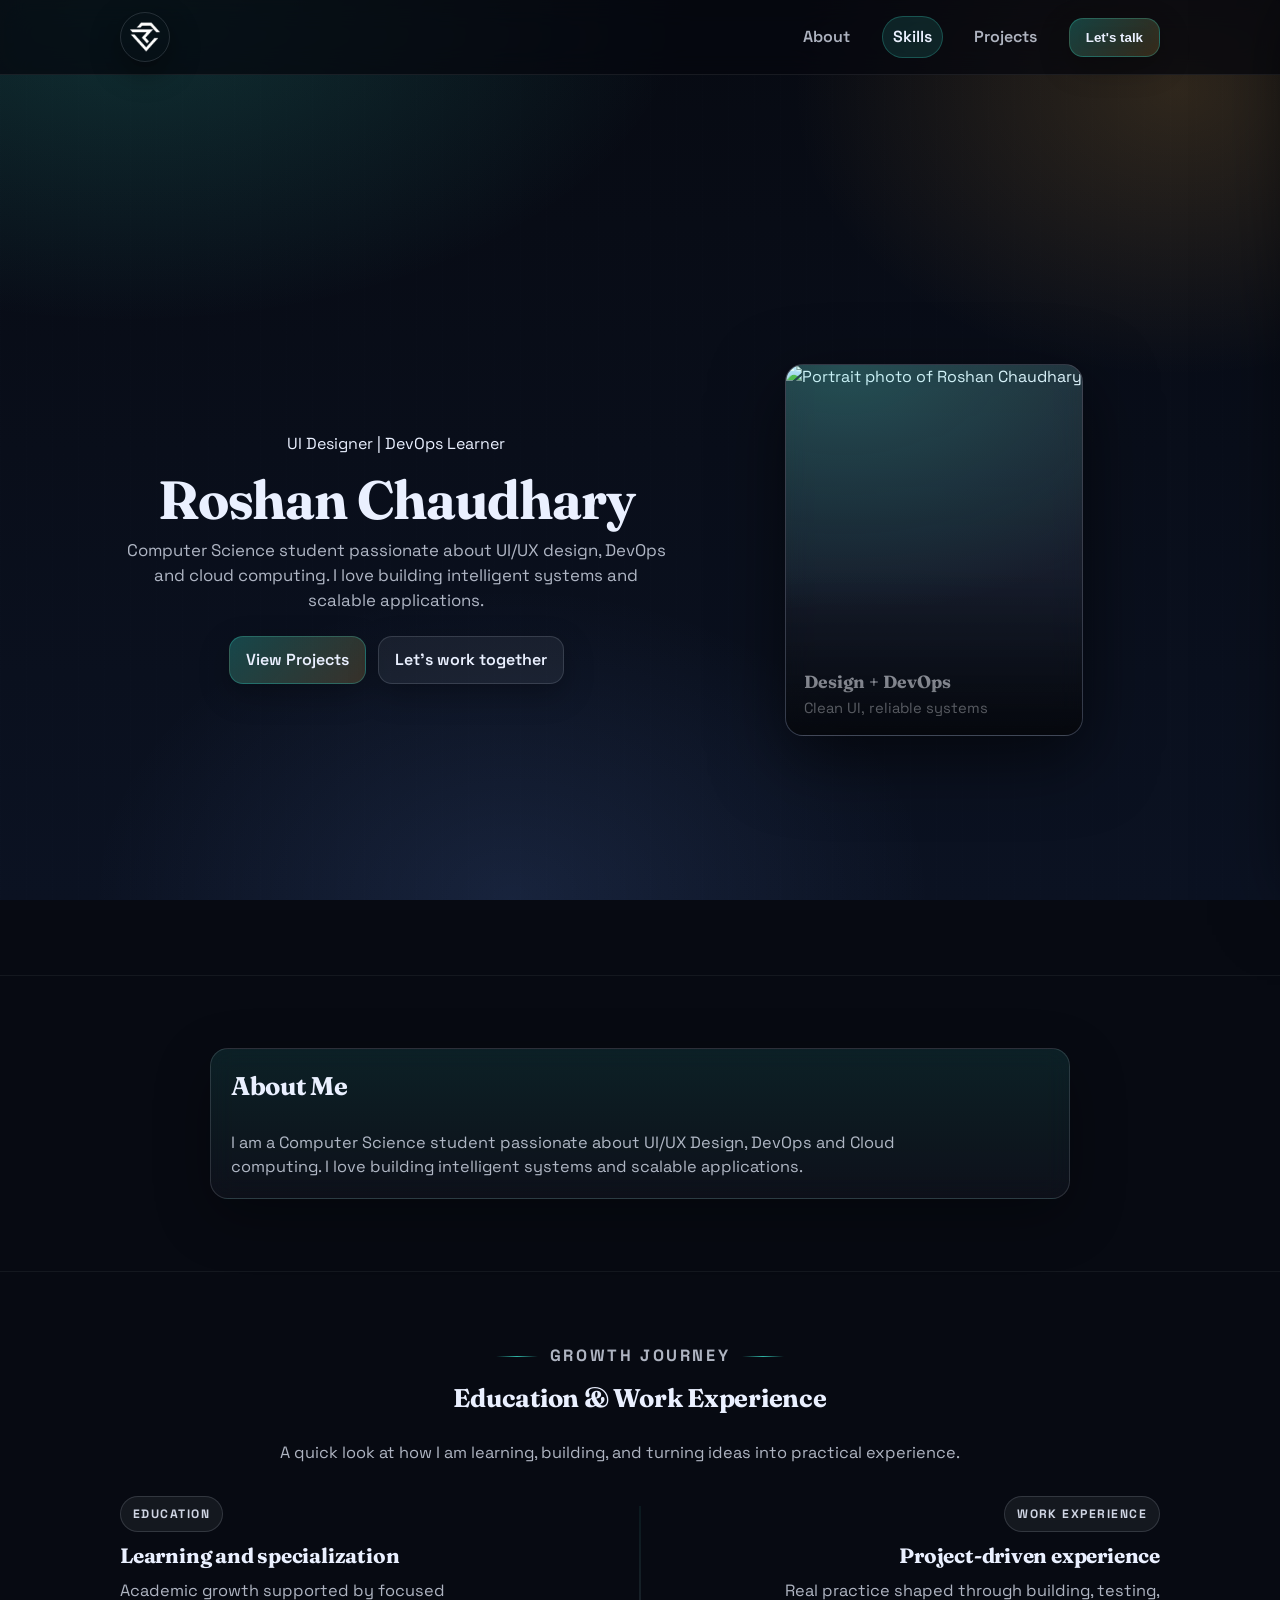
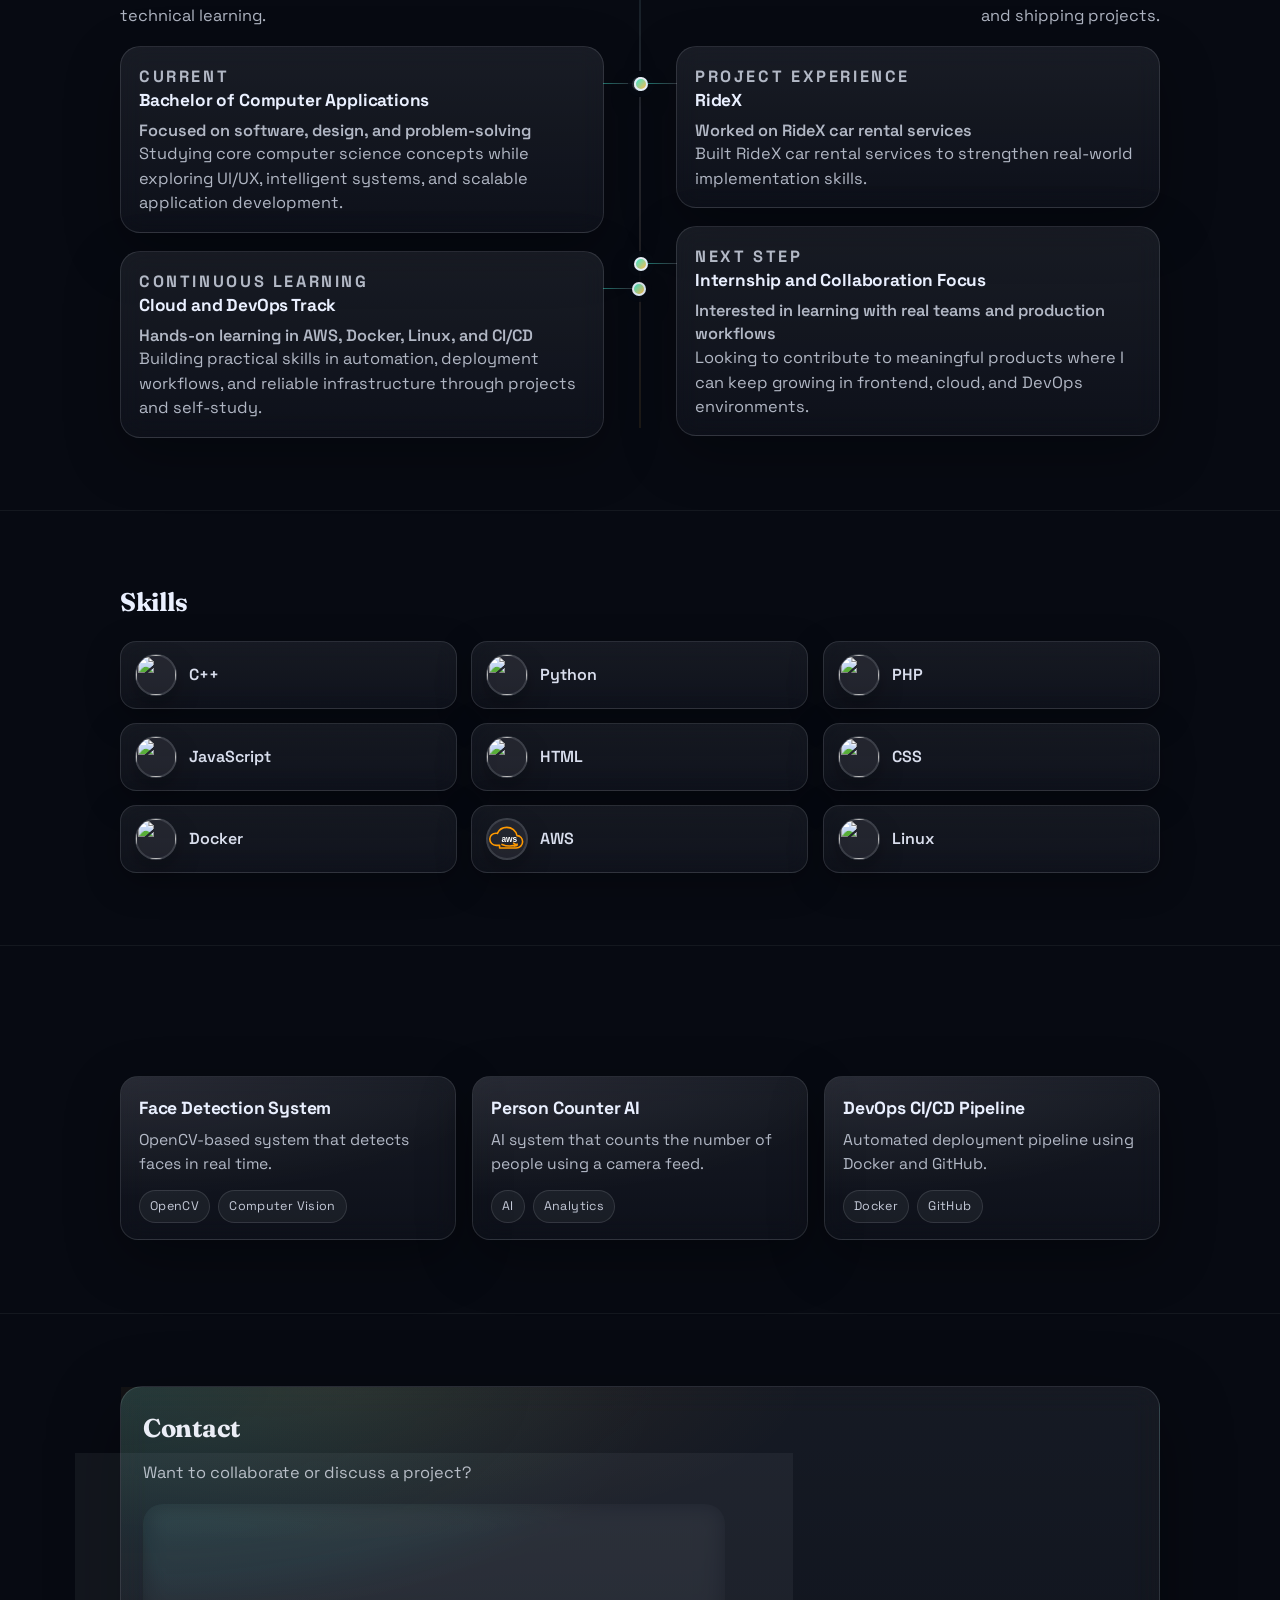
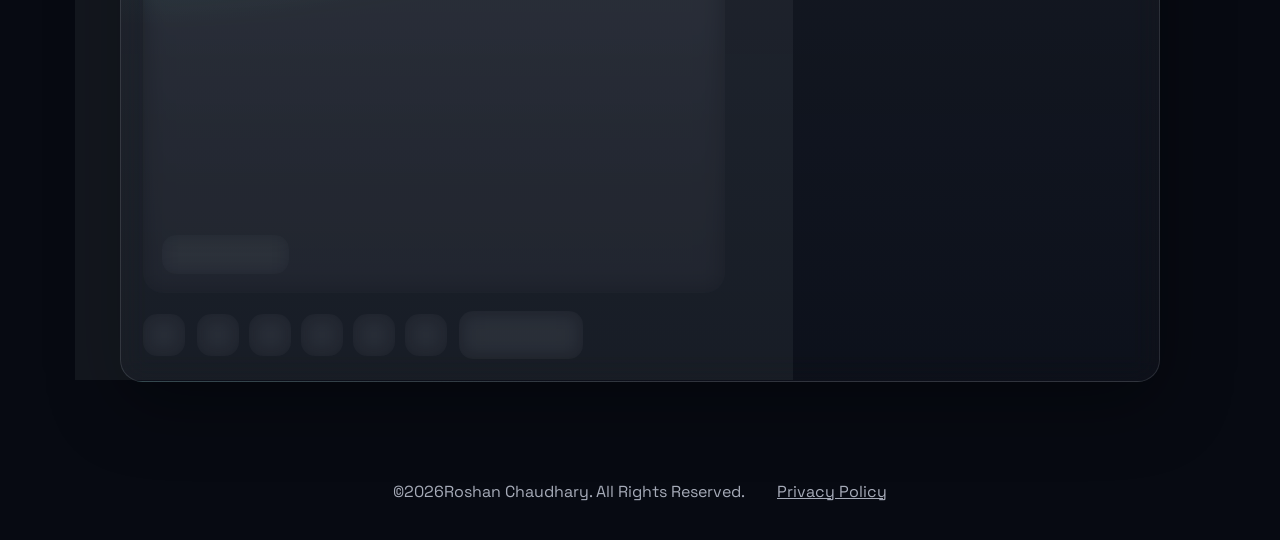
==== commit 389c680c: "Update index.html" ====
--- a/index.html
+++ b/index.html
@@ -31,7 +31,9 @@
     <nav class="nav" aria-label="Primary">
         <div class="container nav-inner">
             <a class="brand" href="#top" aria-label="Roshan Chaudhary home">
-                <img class="brand-avatar" src="./img/logo.png" width="50" height="50" alt="" decoding="async">
+                <span class="brand-mark">
+                    <img class="brand-avatar" src="img/logo.png" width="50" height="50" alt="" decoding="async">
+                </span>
             </a>
 
             <div class="nav-links">
@@ -58,7 +60,9 @@
         <div class="nav-drawer-inner">
                 <div class="nav-drawer-head">
                     <div class="nav-drawer-brand">
-                        <img class="brand-avatar" src="img/logo.png" width="50" height="50" alt="" decoding="async">
+                        <span class="brand-mark">
+                            <img class="brand-avatar" src="img/logo.png" width="50" height="50" alt="" decoding="async">
+                        </span>
                         <span>Menu</span>
                     </div>
 
@@ -329,7 +333,7 @@
                             <div class="contact-form-actions">
                                 <button class="btn btn-primary" type="submit">Send Message</button>
                                 <p class="contact-form-note" data-contact-status aria-live="polite">
-                                    Your message will be sent directly from this form.
+                                    Your message will be sent directly from this form. 
                                 </p>
                             </div>
                         </form>
@@ -403,13 +407,6 @@
                             <a class="btn" href="#top">Back to top</a>
                         </div>
                     </div>
-
-                    <div class="contact-map-card">
-                        <iframe
-                            src="https://www.google.com/maps/embed?pb=!1m10!1m8!1m3!1d3990.250530302393!2d82.41067563448385!3d28.018178701362263!3m2!1i1024!2i768!4f13.1!5e0!3m2!1sen!2snp!4v1774244524912!5m2!1sen!2snp"
-                            width="600" height="450" style="border:0;" allowfullscreen="" loading="lazy"
-                            referrerpolicy="no-referrer-when-downgrade" title="Location map"></iframe>
-                    </div>
                 </div>
             </div>
         </section>
@@ -417,8 +414,8 @@
 
     <footer class="footer">
         <div class="container footer-row">
-
-            <p>&copy; <span data-year>2025</span> Roshan Chaudhary. All Rights Reserved.</p>
+            <p>&copy; <span data-year>2025</span> Roshan Chaudhary. All Rights Reserved.</p> <br>
+            <a class="footer-link" href="privacy.html">Privacy Policy</a>
         </div>
     </footer>
 
@@ -491,6 +488,28 @@
         </div>
     </div>
 
+    <div class="contact-toast" data-contact-toast hidden>
+        <div class="contact-toast__card" role="status" aria-live="polite" aria-atomic="true">
+            <span class="contact-toast__icon" aria-hidden="true">
+                <svg aria-hidden="true" viewBox="0 0 24 24" width="20" height="20">
+                    <path fill="currentColor"
+                        d="M9.55 17.2 4.8 12.45l1.4-1.4 3.35 3.34 8.25-8.24 1.4 1.4-9.65 9.6Z" />
+                </svg>
+            </span>
+            <div class="contact-toast__body">
+                <p class="contact-toast__title">Message sent successfully</p>
+                <p class="contact-toast__text">Thanks for reaching out. I will get back to you soon.</p>
+            </div>
+            <button class="contact-toast__close" type="button" data-contact-toast-close
+                aria-label="Dismiss success message">
+                <svg aria-hidden="true" viewBox="0 0 24 24" width="18" height="18">
+                    <path fill="currentColor"
+                        d="M18.3 5.7a1 1 0 0 1 0 1.4L13.4 12l4.9 4.9a1 1 0 1 1-1.4 1.4L12 13.4l-4.9 4.9a1 1 0 1 1-1.4-1.4L10.6 12 5.7 7.1a1 1 0 0 1 1.4-1.4L12 10.6l4.9-4.9a1 1 0 0 1 1.4 0Z" />
+                </svg>
+            </button>
+        </div>
+    </div>
+
     <script src="script.js" defer></script>
 
 </body>
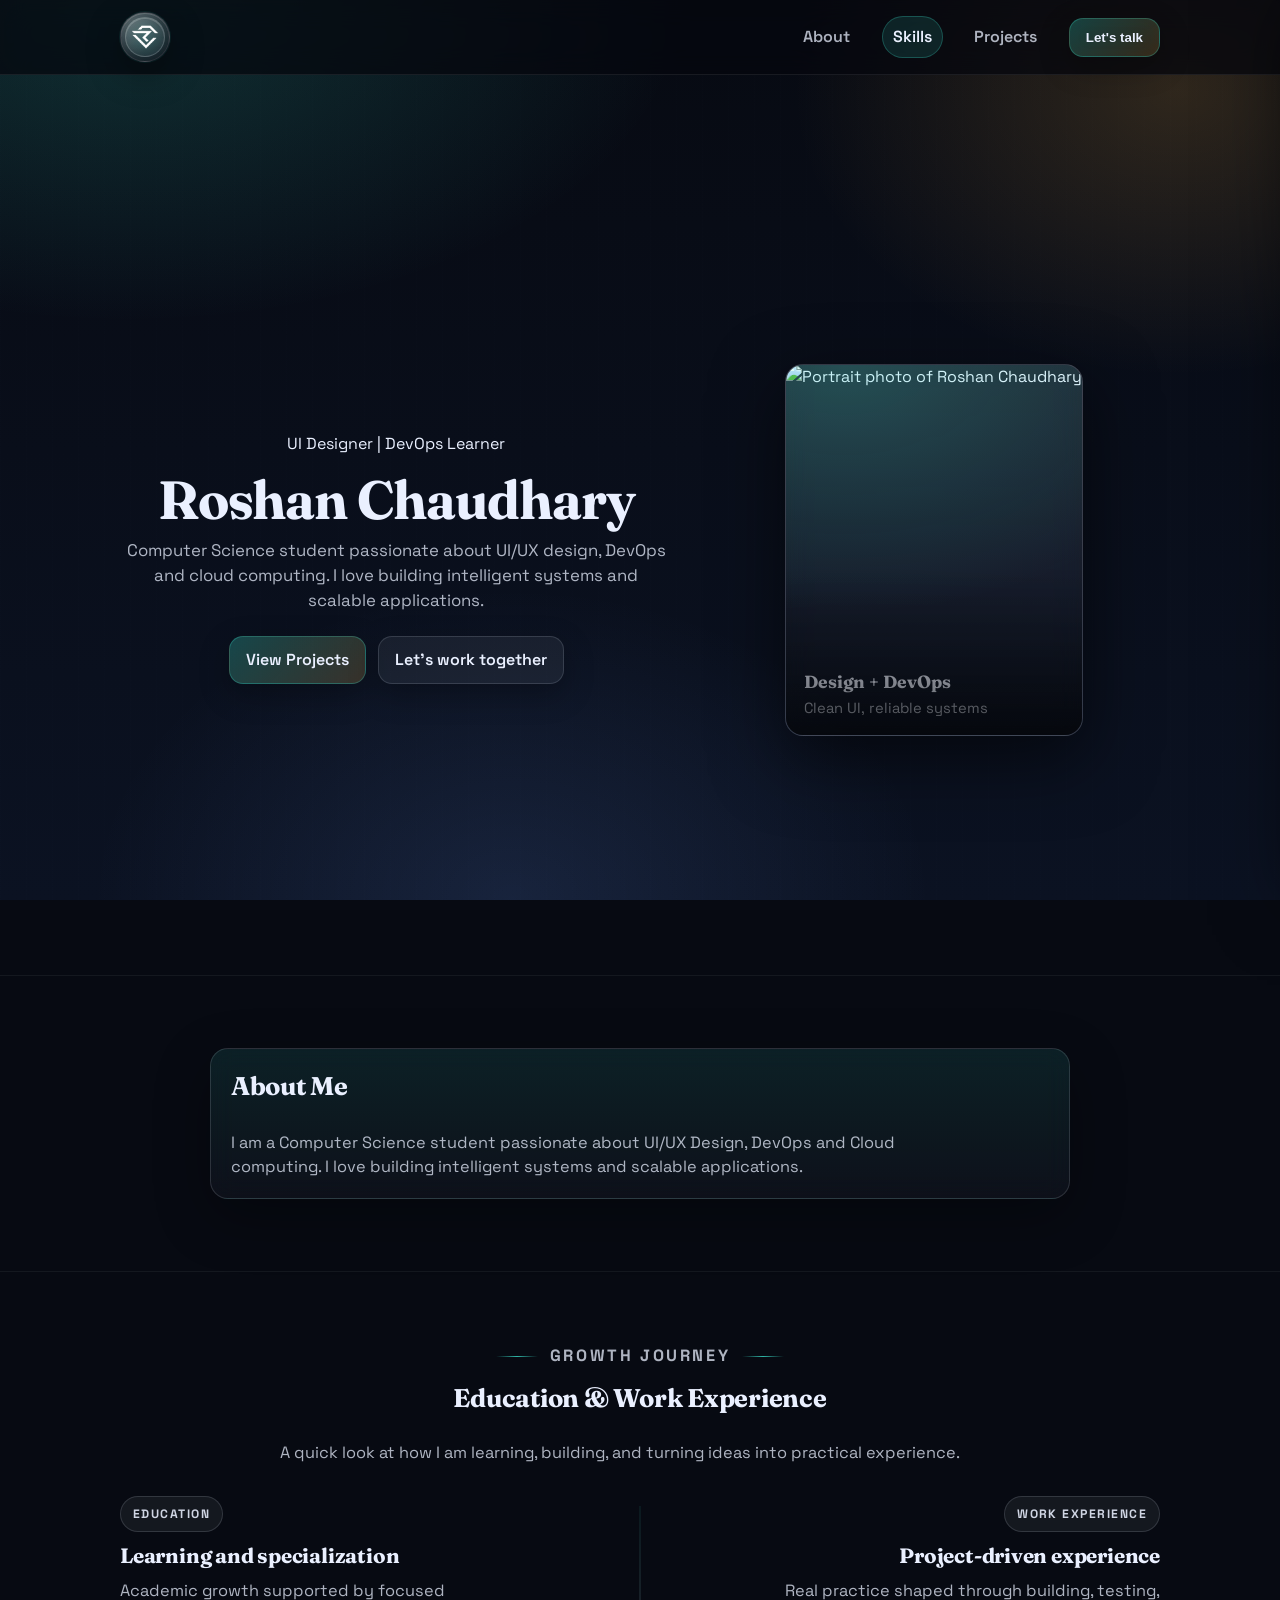
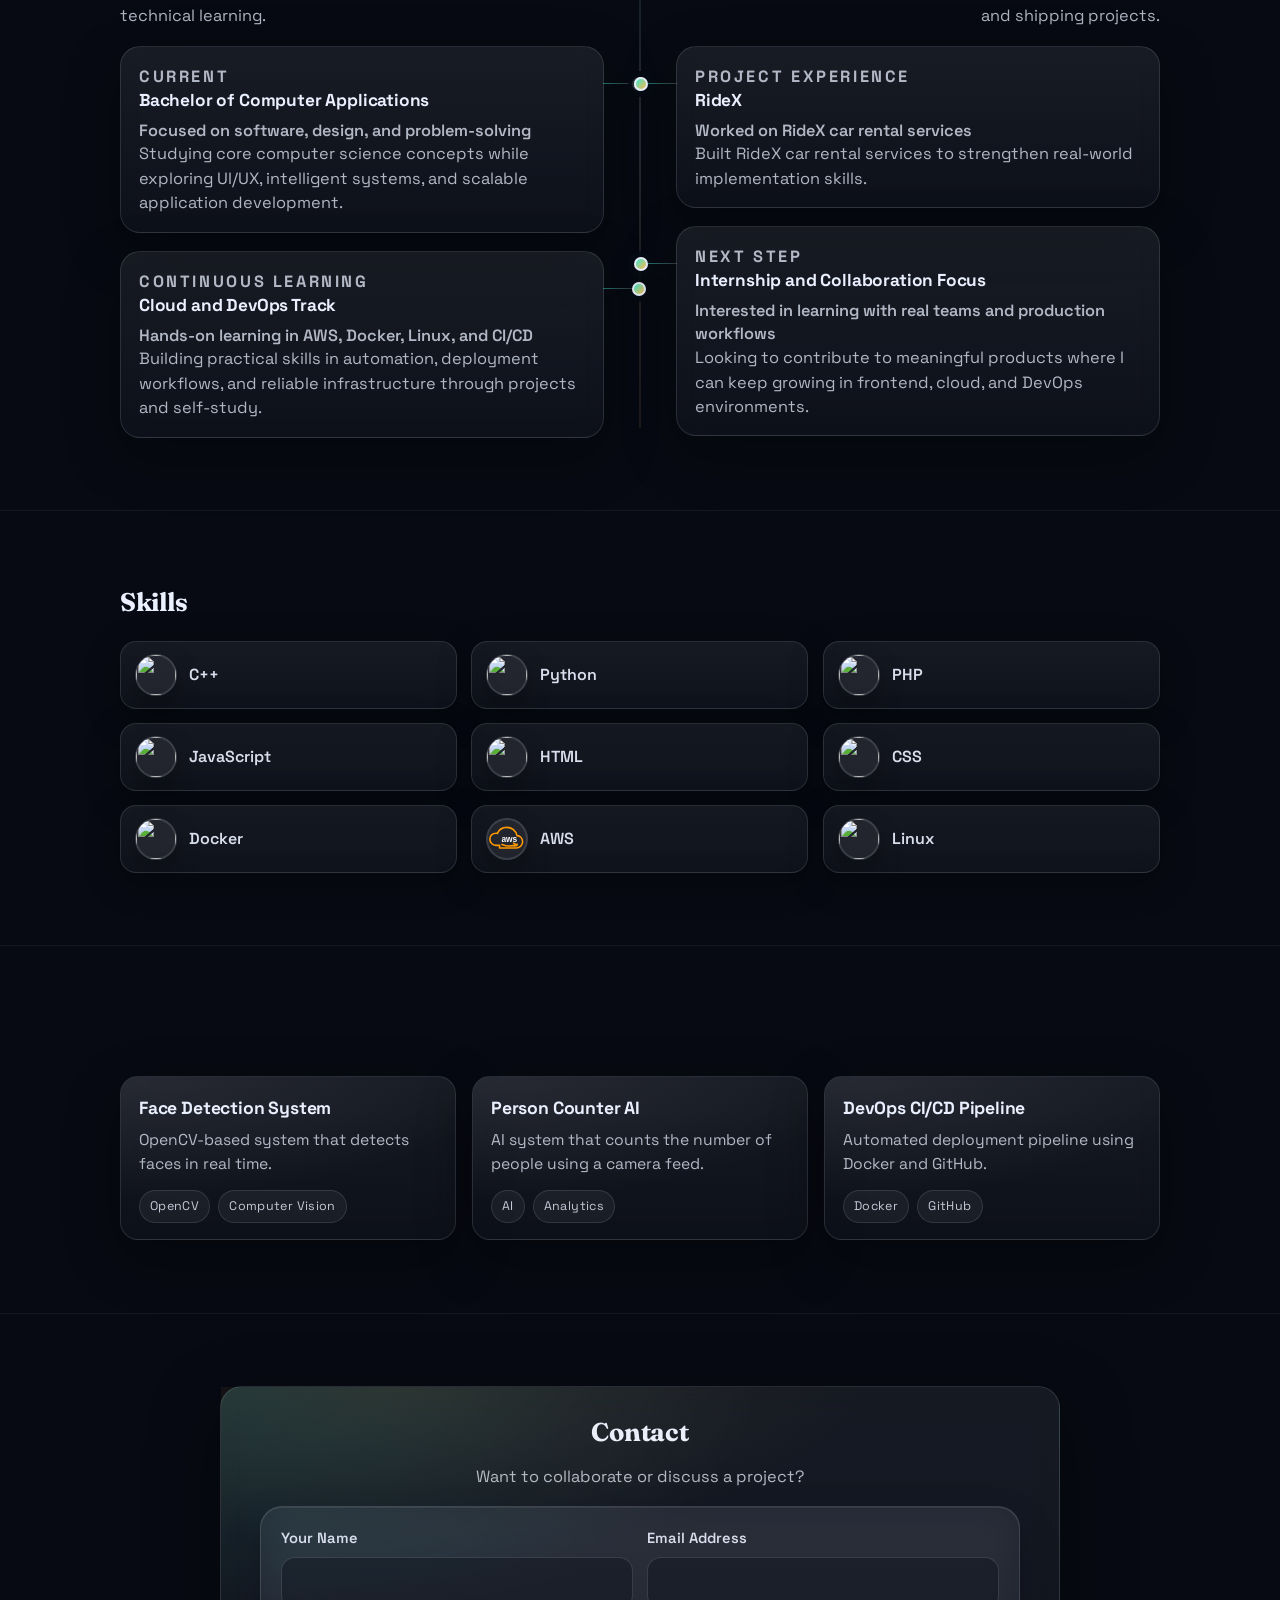
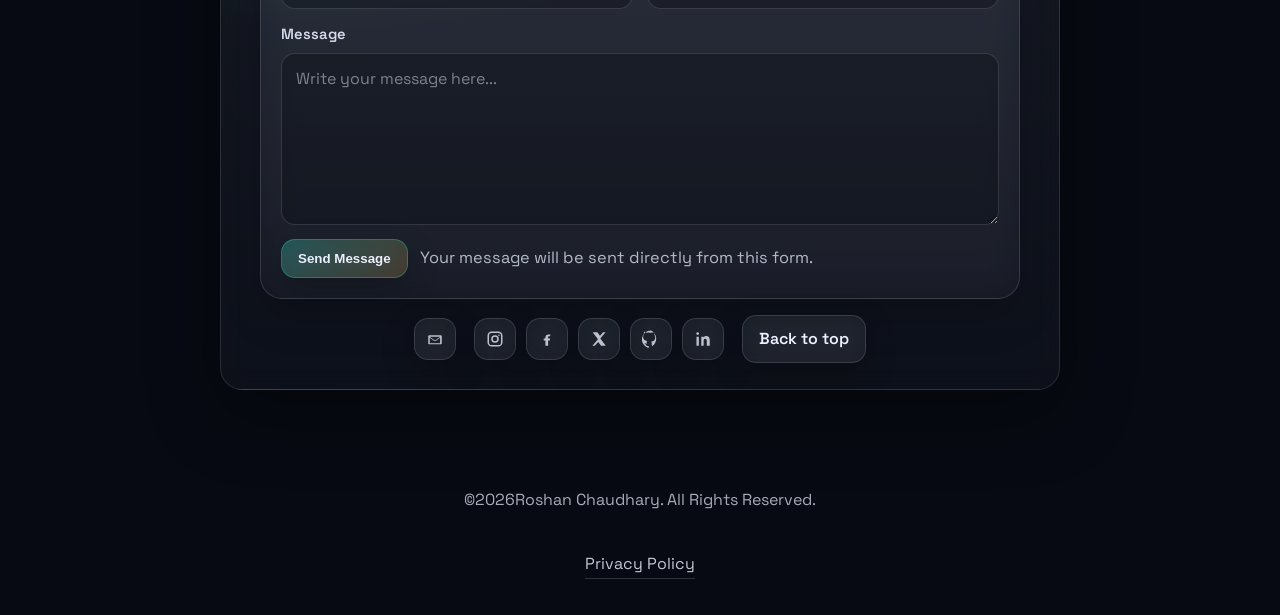
==== commit a7796496: "Update index.html" ====
--- a/index.html
+++ b/index.html
@@ -509,7 +509,7 @@
             </button>
         </div>
     </div>
-
+   
     <script src="script.js" defer></script>
 
 </body>
--- a/style.css
+++ b/style.css
@@ -158,6 +158,12 @@
         transform: none !important;
         filter: none !important;
     }
+
+    .brand-mark,
+    .brand-mark::before,
+    .brand-mark::after {
+        animation: none !important;
+    }
 }
 
 .skip-link {
@@ -210,12 +216,124 @@
     letter-spacing: 0.01em;
 }
 
+.brand-mark {
+    position: relative;
+    display: inline-flex;
+    align-items: center;
+    justify-content: center;
+    padding: 4px;
+    border-radius: 999px;
+    background:
+        linear-gradient(145deg, rgba(255, 255, 255, 0.26), rgba(255, 255, 255, 0.04)),
+        rgba(12, 18, 32, 0.52);
+    border: 1px solid rgba(255, 255, 255, 0.08);
+    box-shadow:
+        inset 0 1px 0 rgba(255, 255, 255, 0.18),
+        0 0 0 1px rgba(60, 230, 208, 0.08),
+        0 12px 34px rgba(0, 0, 0, 0.34);
+    overflow: hidden;
+    animation: brand-mark-glow 4.6s ease-in-out infinite;
+}
+
+.brand-mark::before {
+    content: "";
+    position: absolute;
+    inset: -28%;
+    border-radius: inherit;
+    background:
+        radial-gradient(circle at 50% 50%, rgba(60, 230, 208, 0.28), transparent 62%),
+        radial-gradient(circle at 30% 30%, rgba(255, 255, 255, 0.18), transparent 44%);
+    opacity: 0.72;
+    animation: brand-mark-aura 4.6s ease-in-out infinite;
+}
+
+.brand-mark::after {
+    content: "";
+    position: absolute;
+    top: -24%;
+    bottom: -24%;
+    left: -70%;
+    width: 48%;
+    border-radius: 999px;
+    background: linear-gradient(
+        120deg,
+        transparent 0%,
+        rgba(255, 255, 255, 0.06) 20%,
+        rgba(255, 255, 255, 0.6) 50%,
+        rgba(255, 255, 255, 0.1) 78%,
+        transparent 100%
+    );
+    opacity: 0;
+    transform: rotate(18deg);
+    animation: brand-mark-shine 4.6s ease-in-out infinite;
+}
+
 .brand-avatar {
-    width: 50px;
-    height: 50px;
+    width: 40px;
+    height: 40px;
+    position: relative;
+    z-index: 1;
     border-radius: 999px;
-    border: 1px solid rgba(234, 240, 255, 0.14);
-    box-shadow: 0 10px 30px rgba(0, 0, 0, 0.42);
+    border: 1px solid rgba(255, 255, 255, 0.18);
+    object-fit: cover;
+    background: linear-gradient(180deg, rgba(255, 255, 255, 0.08), rgba(255, 255, 255, 0.02));
+    box-shadow:
+        inset 0 1px 0 rgba(255, 255, 255, 0.18),
+        0 10px 30px rgba(0, 0, 0, 0.42);
+    filter: saturate(1.04) brightness(1.03);
+}
+
+@keyframes brand-mark-glow {
+    0%,
+    100% {
+        box-shadow:
+            inset 0 1px 0 rgba(255, 255, 255, 0.18),
+            0 0 0 1px rgba(60, 230, 208, 0.08),
+            0 12px 34px rgba(0, 0, 0, 0.34);
+    }
+
+    48% {
+        box-shadow:
+            inset 0 1px 0 rgba(255, 255, 255, 0.24),
+            0 0 0 1px rgba(60, 230, 208, 0.18),
+            0 0 22px rgba(60, 230, 208, 0.22),
+            0 14px 36px rgba(0, 0, 0, 0.38);
+    }
+}
+
+@keyframes brand-mark-aura {
+    0%,
+    100% {
+        opacity: 0.5;
+        transform: scale(0.96);
+    }
+
+    48% {
+        opacity: 0.95;
+        transform: scale(1.04);
+    }
+}
+
+@keyframes brand-mark-shine {
+    0%,
+    18% {
+        opacity: 0;
+        transform: translateX(0) rotate(18deg);
+    }
+
+    30% {
+        opacity: 0.82;
+    }
+
+    46% {
+        opacity: 0;
+        transform: translateX(320%) rotate(18deg);
+    }
+
+    100% {
+        opacity: 0;
+        transform: translateX(320%) rotate(18deg);
+    }
 }
 
 .nav-links {
@@ -435,6 +553,109 @@
     background: rgba(234, 240, 255, 0.10);
     border: 1px solid rgba(234, 240, 255, 0.14);
     box-shadow: inset 0 0 0 1px rgba(255, 255, 255, 0.05);
+}
+
+.contact-toast {
+    position: fixed;
+    right: 24px;
+    bottom: 24px;
+    z-index: 360;
+    width: min(380px, calc(100% - 32px));
+    opacity: 0;
+    pointer-events: none;
+    transform: translateY(16px);
+    transition: opacity 220ms ease, transform 220ms ease;
+}
+
+.contact-toast.is-visible {
+    opacity: 1;
+    pointer-events: auto;
+    transform: translateY(0);
+}
+
+.contact-toast__card {
+    display: grid;
+    grid-template-columns: auto 1fr auto;
+    align-items: start;
+    gap: 14px;
+    padding: 16px;
+    border-radius: 18px;
+    background:
+        radial-gradient(120% 120% at 0% 0%, rgba(60, 230, 208, 0.22), transparent 58%),
+        linear-gradient(180deg, rgba(11, 18, 34, 0.94), rgba(7, 10, 18, 0.96));
+    border: 1px solid rgba(60, 230, 208, 0.22);
+    -webkit-backdrop-filter: blur(14px) saturate(1.15);
+    backdrop-filter: blur(14px) saturate(1.15);
+    box-shadow: 0 24px 70px rgba(0, 0, 0, 0.42);
+}
+
+.contact-toast__icon {
+    width: 42px;
+    height: 42px;
+    display: grid;
+    place-items: center;
+    border-radius: 14px;
+    background: linear-gradient(135deg, rgba(60, 230, 208, 0.24), rgba(255, 184, 74, 0.18));
+    border: 1px solid rgba(60, 230, 208, 0.24);
+    color: var(--accent);
+    flex-shrink: 0;
+}
+
+.contact-toast__body {
+    min-width: 0;
+}
+
+.contact-toast__title,
+.contact-toast__text {
+    margin: 0;
+}
+
+.contact-toast__title {
+    font-weight: 700;
+    color: var(--text);
+}
+
+.contact-toast__text {
+    margin-top: 4px;
+    color: rgba(234, 240, 255, 0.72);
+    font-size: 0.94rem;
+}
+
+.contact-toast__close {
+    width: 36px;
+    height: 36px;
+    display: grid;
+    place-items: center;
+    border: 1px solid rgba(234, 240, 255, 0.14);
+    border-radius: 12px;
+    background: rgba(234, 240, 255, 0.06);
+    color: rgba(234, 240, 255, 0.86);
+    cursor: pointer;
+    transition: transform 140ms ease, background 140ms ease, border-color 140ms ease;
+}
+
+.contact-toast__close:hover {
+    transform: translateY(-1px);
+    background: rgba(234, 240, 255, 0.1);
+    border-color: rgba(234, 240, 255, 0.22);
+}
+
+@media (max-width: 560px) {
+    .contact-toast {
+        right: 16px;
+        bottom: 16px;
+        width: calc(100% - 32px);
+    }
+
+    .contact-toast__card {
+        grid-template-columns: auto 1fr;
+    }
+
+    .contact-toast__close {
+        grid-column: 1 / -1;
+        width: 100%;
+        height: 40px;
+    }
 }
 
 .nav-drawer {
@@ -1384,8 +1605,10 @@
 .contact-card {
     position: relative;
     overflow: visible;
+    width: min(100%, 840px);
+    margin-inline: auto;
     border-radius: calc(var(--radius) + 4px);
-    padding: 22px;
+    padding: clamp(20px, 3vw, 26px);
     background:
         radial-gradient(900px 400px at 0% 0%, rgba(60, 230, 208, 0.12), transparent 60%),
         linear-gradient(180deg, rgba(234, 240, 255, 0.07), rgba(234, 240, 255, 0.03));
@@ -1404,34 +1627,50 @@
     opacity: 0.8;
 }
 
+.contact-layout {
+    margin-top: 16px;
+    display: grid;
+    grid-template-columns: 1fr;
+    gap: 18px;
+    align-items: start;
+    width: min(100%, 760px);
+    margin-inline: auto;
+}
+
+.contact-column {
+    display: grid;
+    gap: 16px;
+    width: 100%;
+}
+
+.contact-card > h2,
+.contact-card > .contact-lead {
+    width: min(100%, 760px);
+    margin-inline: auto;
+    text-align: center;
+}
+
 .contact-lead {
     margin-top: 6px;
-}
-
-.contact-layout {
-    margin-top: 18px;
-    display: grid;
-    grid-template-columns: minmax(0, 1.2fr) minmax(280px, 0.8fr);
-    gap: 24px;
-    align-items: start;
-}
-
-.contact-column {
-    display: grid;
-    gap: 18px;
+    max-width: none;
 }
 
 .contact-form {
+    width: 100%;
     display: grid;
     grid-template-columns: repeat(2, minmax(0, 1fr));
     gap: 14px;
-    padding: 18px;
-    border-radius: 20px;
-    border: 1px solid rgba(234, 240, 255, 0.12);
-    background: rgba(234, 240, 255, 0.05);
-    -webkit-backdrop-filter: blur(12px) saturate(1.15);
-    backdrop-filter: blur(12px) saturate(1.15);
-    box-shadow: 0 18px 45px rgba(0, 0, 0, 0.24);
+    padding: 20px;
+    border-radius: 22px;
+    border: 1px solid rgba(234, 240, 255, 0.14);
+    background:
+        linear-gradient(180deg, rgba(234, 240, 255, 0.07), rgba(234, 240, 255, 0.03)),
+        rgba(13, 18, 32, 0.24);
+    -webkit-backdrop-filter: blur(20px) saturate(1.25);
+    backdrop-filter: blur(20px) saturate(1.25);
+    box-shadow:
+        inset 0 1px 0 rgba(255, 255, 255, 0.08),
+        0 18px 40px rgba(0, 0, 0, 0.18);
 }
 
 .contact-field {
@@ -1455,7 +1694,7 @@
     padding: 13px 14px;
     border-radius: 14px;
     border: 1px solid rgba(234, 240, 255, 0.14);
-    background: rgba(7, 10, 18, 0.72);
+    background: rgba(7, 10, 18, 0.34);
     color: var(--text);
     font: inherit;
     transition: border-color 160ms ease, background 160ms ease, box-shadow 160ms ease;
@@ -1492,41 +1731,19 @@
     font-size: 0.92rem;
 }
 
+.contact-form-note a {
+    color: rgba(234, 240, 255, 0.92);
+    text-decoration-color: rgba(60, 230, 208, 0.55);
+    text-underline-offset: 0.18em;
+}
+
 .contact-actions {
     display: flex;
     flex-wrap: wrap;
-    gap: 12px;
+    gap: 12px 18px;
     align-items: center;
     align-content: start;
-}
-
-.contact-map-card {
-    overflow: hidden;
-    min-height: 100%;
-    border-radius: 20px;
-    border: 1px solid rgba(234, 240, 255, 0.12);
-    background: rgba(234, 240, 255, 0.05);
-    -webkit-backdrop-filter: blur(12px) saturate(1.15);
-    backdrop-filter: blur(12px) saturate(1.15);
-    box-shadow: 0 18px 45px rgba(0, 0, 0, 0.24);
-}
-
-.contact-map-card iframe {
-    display: block;
-    width: 100%;
-    min-height: 100%;
-    height: 100%;
-    aspect-ratio: 4 / 3;
-}
-
-@media (max-width: 900px) {
-    .contact-layout {
-        grid-template-columns: 1fr;
-    }
-
-    .contact-map-card iframe {
-        aspect-ratio: 16 / 10;
-    }
+    justify-content: center;
 }
 
 @media (max-width: 560px) {
@@ -1540,6 +1757,168 @@
     }
 }
 
+.privacy-wrap {
+    display: grid;
+    gap: 24px;
+}
+
+.policy-page main > .section:first-of-type,
+.policy-page .section + .section {
+    border-top: 0;
+}
+
+.policy-topbar {
+    padding: 22px 0 0;
+}
+
+.policy-topbar-inner {
+    display: flex;
+    align-items: center;
+    justify-content: space-between;
+    gap: 16px;
+}
+
+.policy-topbar .btn {
+    margin-left: auto;
+    white-space: nowrap;
+}
+
+.policy-hero {
+    padding-top: 44px;
+    padding-bottom: 26px;
+}
+
+.policy-hero-card {
+    width: min(100%, 860px);
+    margin-inline: auto;
+    padding: clamp(22px, 3vw, 30px);
+    border-radius: 24px;
+    border: 1px solid rgba(234, 240, 255, 0.14);
+    background:
+        radial-gradient(700px 220px at 0% 0%, rgba(60, 230, 208, 0.12), transparent 55%),
+        linear-gradient(180deg, rgba(234, 240, 255, 0.08), rgba(234, 240, 255, 0.03));
+    -webkit-backdrop-filter: blur(14px) saturate(1.15);
+    backdrop-filter: blur(14px) saturate(1.15);
+    box-shadow: 0 20px 56px rgba(0, 0, 0, 0.28);
+    text-align: center;
+}
+
+.policy-hero-card h1 {
+    margin: 0;
+    font-family: "Fraunces", "Georgia", serif;
+    font-size: clamp(2.2rem, 6vw, 4rem);
+    letter-spacing: -0.03em;
+    line-height: 0.98;
+}
+
+.policy-intro {
+    max-width: 58ch;
+    margin: 0 auto;
+    color: rgba(234, 240, 255, 0.82);
+    font-size: 1.05rem;
+}
+
+.policy-meta {
+    margin: 0;
+    color: rgba(234, 240, 255, 0.62);
+    font-size: 0.95rem;
+}
+
+.policy-section {
+    padding-top: 10px;
+}
+
+.privacy-head {
+    max-width: 760px;
+    margin: 0 auto;
+    display: grid;
+    gap: 10px;
+    text-align: center;
+}
+
+.privacy-eyebrow {
+    margin: 0;
+    font-size: 0.84rem;
+    letter-spacing: 0.14em;
+    text-transform: uppercase;
+    color: rgba(60, 230, 208, 0.8);
+}
+
+.privacy-intro {
+    margin: 0 auto;
+    max-width: 62ch;
+}
+
+.privacy-grid {
+    display: grid;
+    grid-template-columns: repeat(3, minmax(0, 1fr));
+    gap: 18px;
+}
+
+.privacy-card {
+    position: relative;
+    overflow: hidden;
+    padding: 20px;
+    border-radius: 20px;
+    border: 1px solid rgba(234, 240, 255, 0.12);
+    background:
+        radial-gradient(500px 180px at 0% 0%, rgba(60, 230, 208, 0.10), transparent 55%),
+        linear-gradient(180deg, rgba(234, 240, 255, 0.07), rgba(234, 240, 255, 0.03));
+    -webkit-backdrop-filter: blur(12px) saturate(1.14);
+    backdrop-filter: blur(12px) saturate(1.14);
+    box-shadow: 0 18px 48px rgba(0, 0, 0, 0.28);
+}
+
+.privacy-card h2,
+.privacy-card h3 {
+    margin: 0 0 10px;
+    font-size: 1.02rem;
+    letter-spacing: -0.01em;
+}
+
+.privacy-card p {
+    margin: 0;
+}
+
+.privacy-note {
+    width: min(100%, 860px);
+    margin-inline: auto;
+    padding: 16px 18px;
+    border-radius: 18px;
+    border: 1px solid rgba(234, 240, 255, 0.10);
+    background: rgba(234, 240, 255, 0.04);
+    text-align: center;
+}
+
+.privacy-note a {
+    color: rgba(234, 240, 255, 0.92);
+    text-decoration-color: rgba(255, 184, 74, 0.55);
+    text-underline-offset: 0.18em;
+}
+
+@media (max-width: 900px) {
+    .privacy-grid {
+        grid-template-columns: 1fr;
+    }
+}
+
+@media (max-width: 640px) {
+    .policy-topbar-inner {
+        flex-direction: row;
+        align-items: center;
+        justify-content: space-between;
+    }
+
+    .policy-topbar .btn {
+        width: auto;
+        align-self: auto;
+    }
+
+    .policy-hero {
+        padding-top: 26px;
+    }
+}
+
 .footer {
     padding: 26px 0 36px;
     color: rgba(234, 240, 255, 0.70);
@@ -1547,10 +1926,10 @@
 
 .footer-row {
     display: flex;
+    flex-direction: column;
     align-items: center;
     justify-content: center;
-    gap: 16px;
-    flex-wrap: wrap;
+    gap: 8px;
     text-align: center;
 }
 
@@ -1559,6 +1938,20 @@
     align-items: center;
     display: flex;
     justify-content: center;
+}
+
+.footer-link {
+    color: rgba(234, 240, 255, 0.82);
+    text-decoration: none;
+    border-bottom: 1px solid rgba(234, 240, 255, 0.18);
+    padding-bottom: 2px;
+    transition: color 160ms ease, border-color 160ms ease;
+}
+
+.footer-link:hover,
+.footer-link:focus-visible {
+    color: var(--text);
+    border-color: rgba(60, 230, 208, 0.45);
 }
 
 .social {
@@ -1643,7 +2036,7 @@
 @media (max-width: 560px) {
     .footer-row {
         justify-content: center;
-        gap: 12px;
+        gap: 8px;
     }
 
     .footer p {
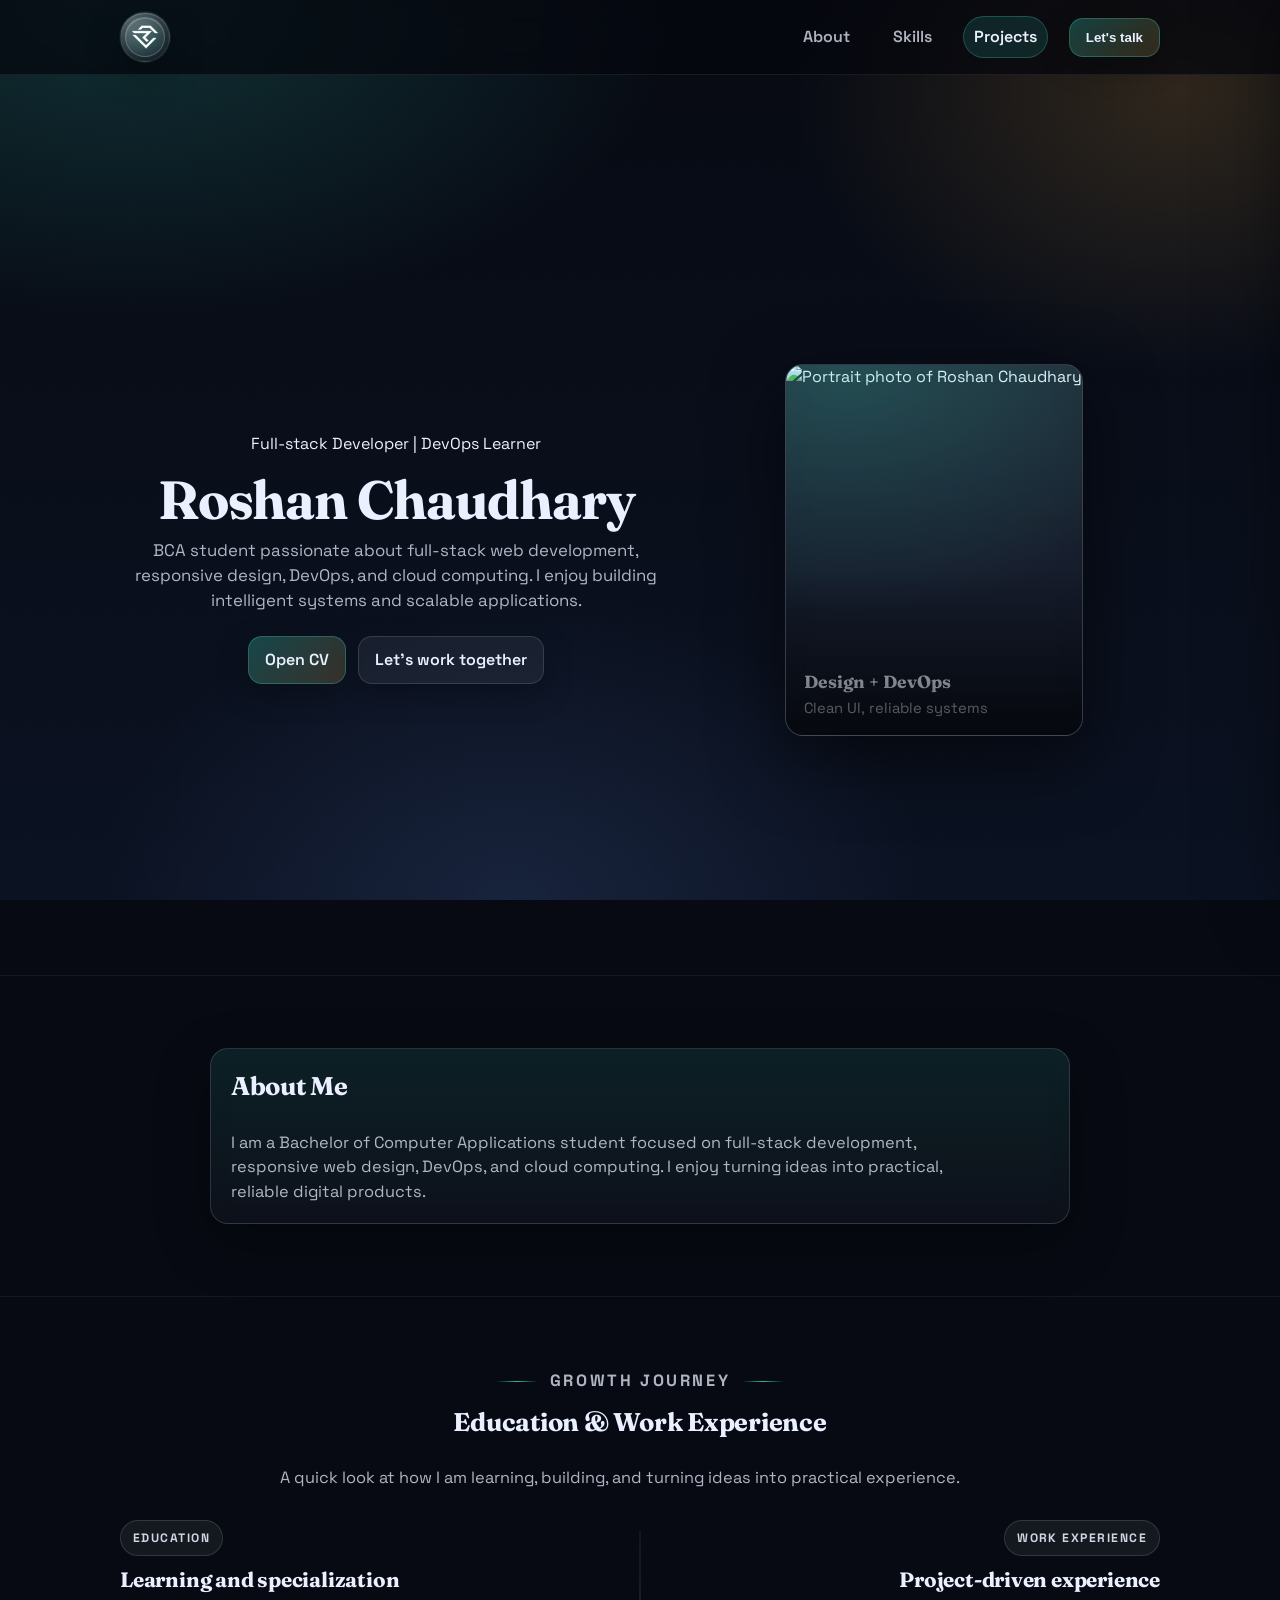
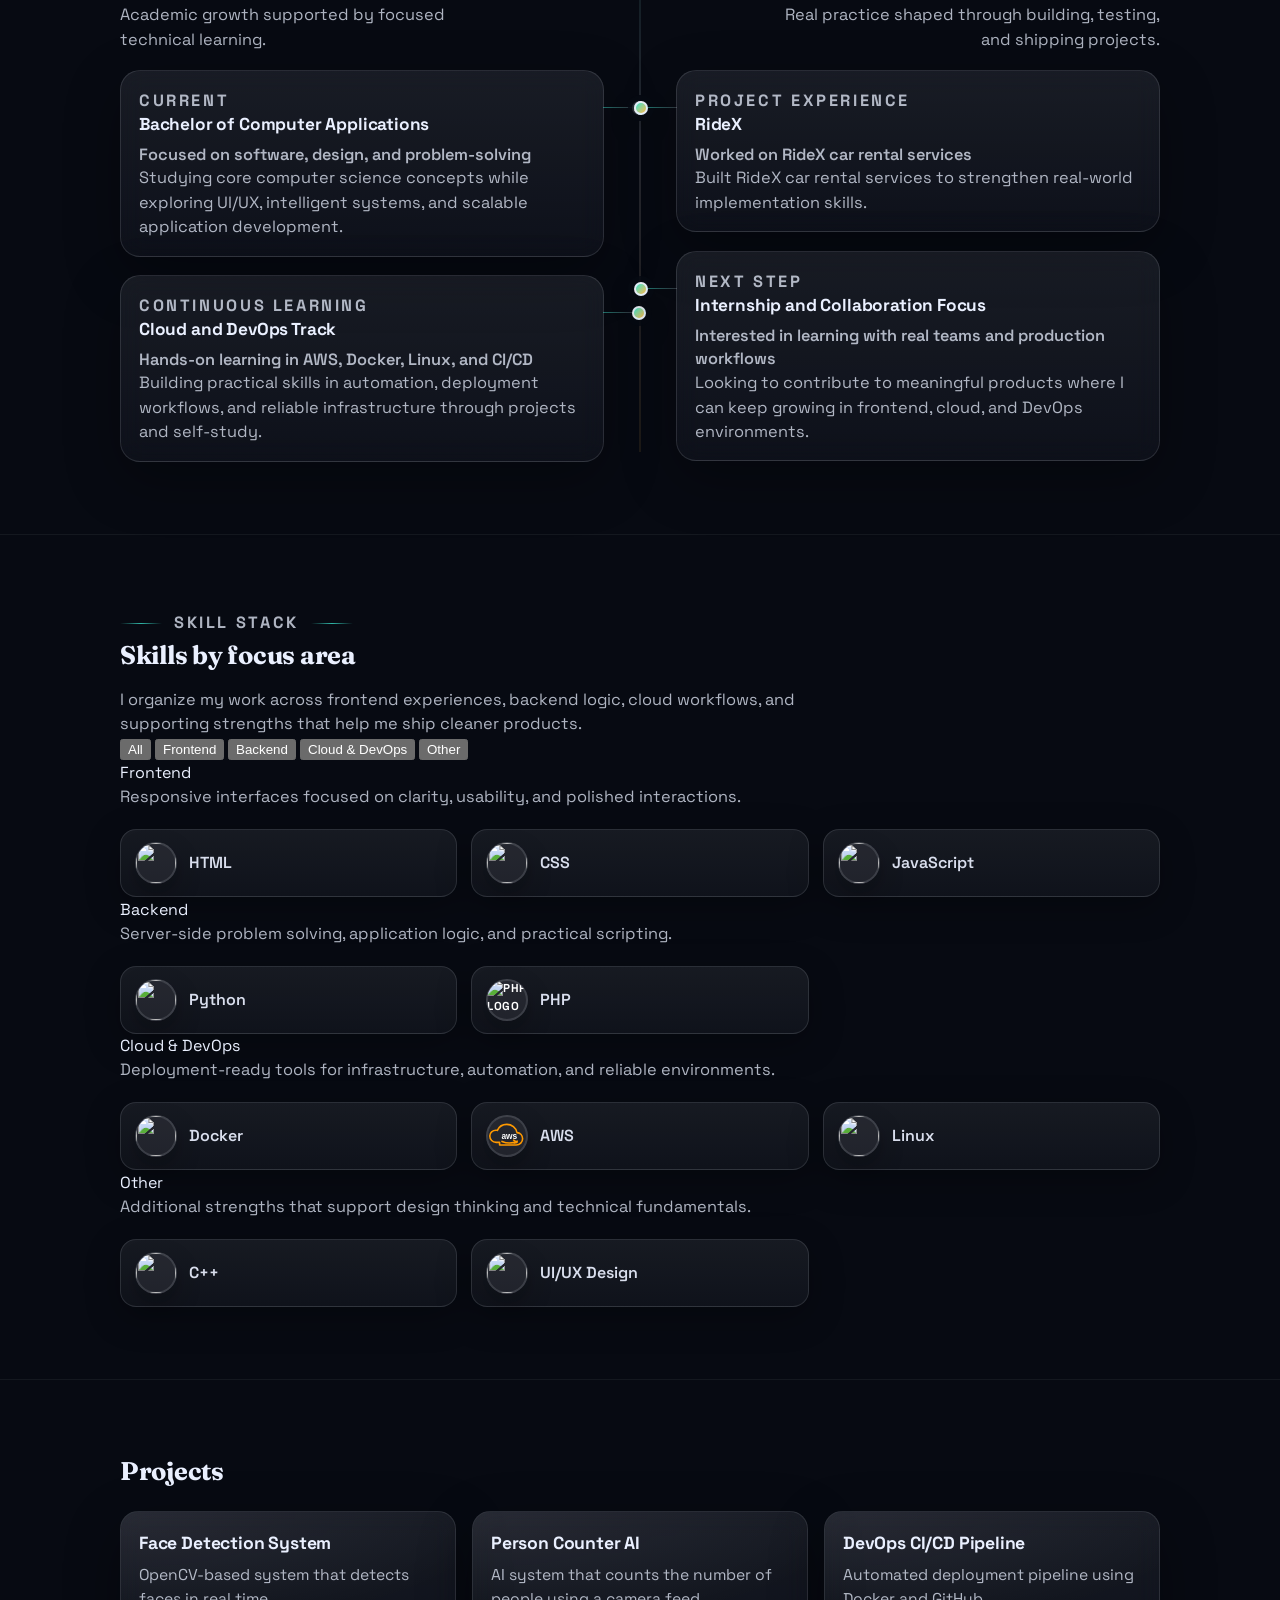
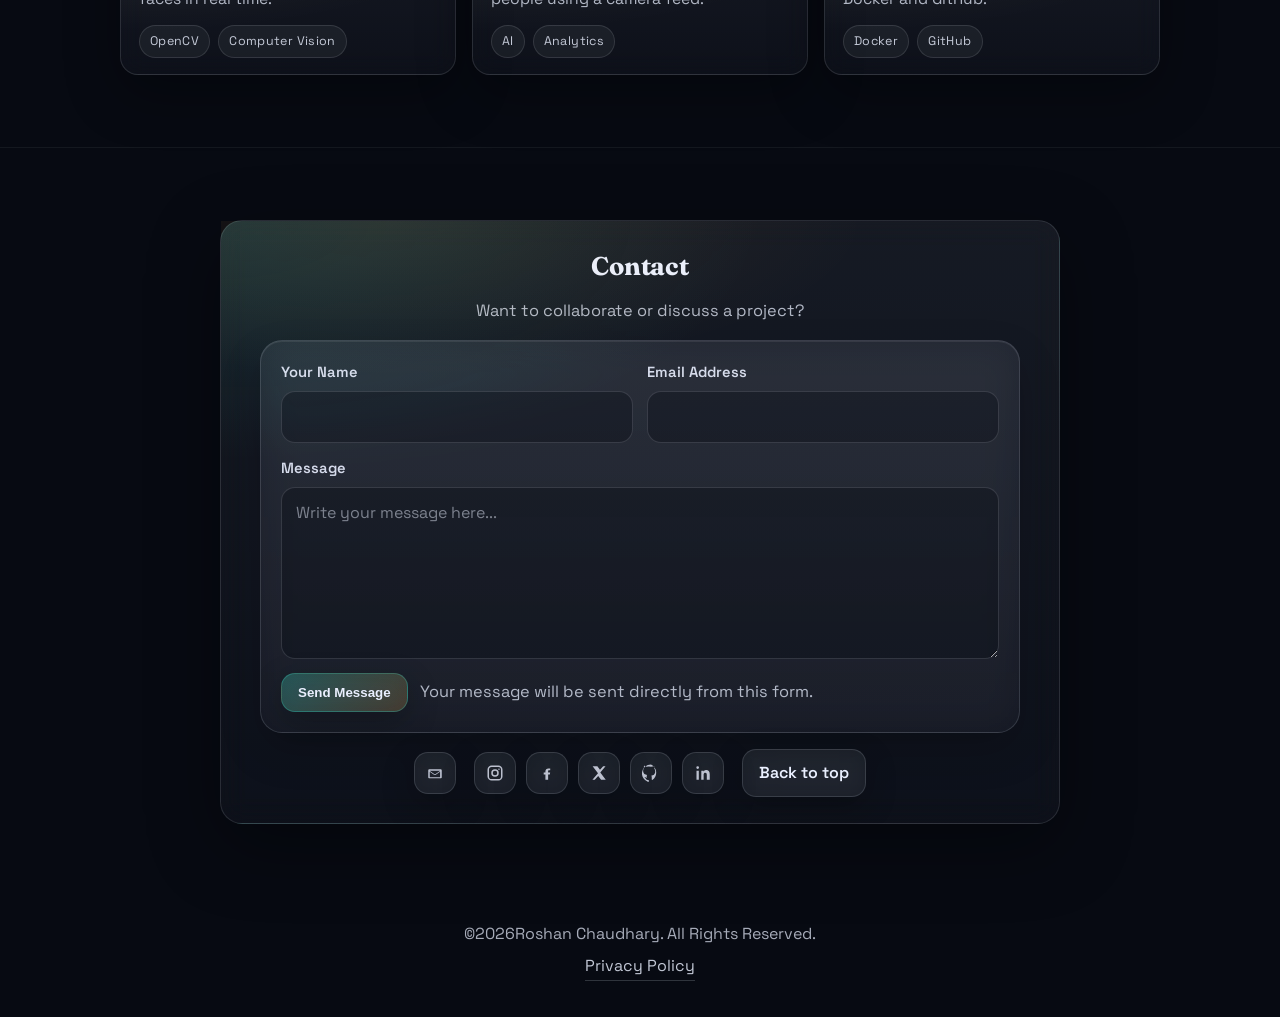
==== commit 0a66ee27: "Update index.html" ====
--- a/index.html
+++ b/index.html
@@ -6,14 +6,14 @@
     <meta charset="UTF-8">
     <meta name="viewport" content="width=device-width, initial-scale=1.0">
     <meta name="description"
-        content="Roshan Chaudhary - UI Designer and DevOps learner. Portfolio featuring skills and projects.">
+        content="Roshan Chaudhary - Full-stack developer and DevOps learner. Portfolio featuring skills, projects, and CV.">
 
     <script>
         document.documentElement.classList.add("js");
     </script>
 
     <title>Roshan Chaudhary | Developer</title>
-    <link rel="shortcut icon" href="logo.png" type="image/x-icon">
+    <link rel="shortcut icon" href="img/logo.png" type="image/x-icon">
     
 
     <link rel="preconnect" href="https://fonts.googleapis.com">
@@ -90,15 +90,16 @@
     <header id="top" class="hero">
         <div class="container hero-grid">
             <div class="hero-copy" data-reveal-group="90">
-                <p>UI Designer | DevOps Learner</p>
+                <p>Full-stack Developer | DevOps Learner</p>
                 <h1 class="reveal">Roshan Chaudhary</h1>
                 <p class="lead reveal">
-                    Computer Science student passionate about UI/UX design, DevOps and cloud computing.
-                    I love building intelligent systems and scalable applications.
+                    BCA student passionate about full-stack web development, responsive design, DevOps, and cloud
+                    computing. I enjoy building intelligent systems and scalable applications.
                 </p>
 
                 <div class="hero-actions reveal">
-                    <a class="btn btn-primary" href="#projects">View Projects</a>
+                    <a class="btn btn-primary" href="cv.html">Open CV</a>
+                    
                     <a class="btn" href="#contact">Let's work together</a>
                 </div>
             </div>
@@ -122,8 +123,9 @@
                 <div class="about-card reveal">
                     <h2 class="reveal" data-delay="80">About Me</h2>
                     <p class="reveal" data-delay="160">
-                        I am a Computer Science student passionate about UI/UX Design, DevOps and Cloud computing.
-                        I love building intelligent systems and scalable applications.
+                        I am a Bachelor of Computer Applications student focused on full-stack development, responsive
+                        web design, DevOps, and cloud computing. I enjoy turning ideas into practical, reliable
+                        digital products.
                     </p>
                 </div>
             </div>
@@ -200,69 +202,138 @@
 
         <section id="skills" class="section">
             <div class="container">
-                <h2 class="reveal">Skills</h2>
-                <ul class="skill-grid" aria-label="Skills" data-reveal-group="70">
-                    <li class="skill reveal">
-                        <span class="skill-logo" aria-hidden="true">
-                            <img src="https://cdn.jsdelivr.net/gh/devicons/devicon/icons/cplusplus/cplusplus-original.svg"
-                                alt="">
-                        </span>
-                        <span>C++</span>
-                    </li>
-                    <li class="skill reveal">
-                        <span class="skill-logo" aria-hidden="true">
-                            <img src="https://cdn.jsdelivr.net/gh/devicons/devicon/icons/python/python-original.svg"
-                                alt="">
-                        </span>
-                        <span>Python</span>
-                    </li>
-                    <li class="skill reveal">
-                        <span class="skill-logo" aria-hidden="true">
-                            <img src="https://cdn.jsdelivr.net/gh/devicons/devicon/icons/php/php-original.svg" alt="">
-                        </span>
-                        <span>PHP</span>
-                    </li>
-                    <li class="skill reveal">
-                        <span class="skill-logo" aria-hidden="true">
-                            <img src="https://cdn.jsdelivr.net/gh/devicons/devicon/icons/javascript/javascript-original.svg"
-                                alt="">
-                        </span>
-                        <span>JavaScript</span>
-                    </li>
-                    <li class="skill reveal">
-                        <span class="skill-logo" aria-hidden="true">
-                            <img src="https://cdn.jsdelivr.net/gh/devicons/devicon/icons/html5/html5-original.svg"
-                                alt="">
-                        </span>
-                        <span>HTML</span>
-                    </li>
-                    <li class="skill reveal">
-                        <span class="skill-logo" aria-hidden="true">
-                            <img src="https://cdn.jsdelivr.net/gh/devicons/devicon/icons/css3/css3-original.svg" alt="">
-                        </span>
-                        <span>CSS</span>
-                    </li>
-                    <li class="skill reveal">
-                        <span class="skill-logo" aria-hidden="true">
-                            <img src="https://cdn.jsdelivr.net/gh/devicons/devicon/icons/docker/docker-original.svg"
-                                alt="">
-                        </span>
-                        <span>Docker</span>
-                    </li>
-                    <li class="skill reveal">
-                        <span class="skill-logo" aria-hidden="true">
-                            <img src="img/aws-logo.svg" alt="AWS logo">
-                        </span>
-                        <span>AWS</span>
-                    </li>
-                    <li class="skill reveal">
-                        <span class="skill-logo" aria-hidden="true">
-                            <img src="https://cdn.jsdelivr.net/gh/devicons/devicon/icons/linux/linux-original.svg"
-                                alt="">
-                        </span>
-                        <span>Linux</span>
-                    </li>
-                </ul>
+                <div class="skills-head" data-reveal-group="90">
+                    <p class="journey-eyebrow reveal">Skill Stack</p>
+                    <h2 class="reveal">Skills by focus area</h2>
+                    <p class="skills-intro reveal">
+                        I organize my work across frontend experiences, backend logic, cloud workflows, and
+                        supporting strengths that help me ship cleaner products.
+                    </p>
+                </div>
+
+                <div class="skills-filter" role="toolbar" aria-label="Filter skills by category"
+                    data-reveal-group="55">
+                    <button class="skill-filter-btn reveal is-active" type="button" data-skill-filter="all"
+                        aria-pressed="true">All</button>
+                    <button class="skill-filter-btn reveal" type="button" data-skill-filter="frontend"
+                        aria-pressed="false">Frontend</button>
+                    <button class="skill-filter-btn reveal" type="button" data-skill-filter="backend"
+                        aria-pressed="false">Backend</button>
+                    <button class="skill-filter-btn reveal" type="button" data-skill-filter="cloud-devops"
+                        aria-pressed="false">Cloud &amp; DevOps</button>
+                    <button class="skill-filter-btn reveal" type="button" data-skill-filter="other"
+                        aria-pressed="false">Other</button>
+                </div>
+
+                <div class="skill-groups" data-skill-groups data-reveal-group="90">
+                    <article class="skill-panel reveal" data-skill-category="frontend">
+                        <div class="skill-panel-head">
+                            <span class="skill-panel-label">Frontend</span>
+                            <p>Responsive interfaces focused on clarity, usability, and polished interactions.</p>
+                        </div>
+
+                        <ul class="skill-grid" aria-label="Frontend skills">
+                            <li class="skill">
+                                <span class="skill-logo" aria-hidden="true">
+                                    <img src="https://cdn.jsdelivr.net/gh/devicons/devicon/icons/html5/html5-original.svg"
+                                        alt="">
+                                </span>
+                                <span>HTML</span>
+                            </li>
+                            <li class="skill">
+                                <span class="skill-logo" aria-hidden="true">
+                                    <img src="https://cdn.jsdelivr.net/gh/devicons/devicon/icons/css3/css3-original.svg"
+                                        alt="">
+                                </span>
+                                <span>CSS</span>
+                            </li>
+                            <li class="skill">
+                                <span class="skill-logo" aria-hidden="true">
+                                    <img src="https://cdn.jsdelivr.net/gh/devicons/devicon/icons/javascript/javascript-original.svg"
+                                        alt="">
+                                </span>
+                                <span>JavaScript</span>
+                            </li>
+                        </ul>
+                    </article>
+
+                    <article class="skill-panel skill-panel--compact reveal" data-skill-category="backend">
+                        <div class="skill-panel-head">
+                            <span class="skill-panel-label">Backend</span>
+                            <p>Server-side problem solving, application logic, and practical scripting.</p>
+                        </div>
+
+                        <ul class="skill-grid skill-grid--compact" aria-label="Backend skills">
+                            <li class="skill">
+                                <span class="skill-logo" aria-hidden="true">
+                                    <img src="https://cdn.jsdelivr.net/gh/devicons/devicon/icons/python/python-original.svg"
+                                        alt="">
+                                </span>
+                                <span>Python</span>
+                            </li>
+                            <li class="skill">
+                                <span class="skill-logo" aria-hidden="true">
+                                    <img src="https://cdn.simpleicons.org/php/777BB4" alt="PHP logo">
+                                </span>
+                                <span>PHP</span>
+                            </li>
+                        </ul>
+                    </article>
+
+                    <article class="skill-panel reveal" data-skill-category="cloud-devops">
+                        <div class="skill-panel-head">
+                            <span class="skill-panel-label">Cloud &amp; DevOps</span>
+                            <p>Deployment-ready tools for infrastructure, automation, and reliable environments.</p>
+                        </div>
+
+                        <ul class="skill-grid" aria-label="Cloud and DevOps skills">
+                            <li class="skill">
+                                <span class="skill-logo" aria-hidden="true">
+                                    <img src="https://cdn.jsdelivr.net/gh/devicons/devicon/icons/docker/docker-original.svg"
+                                        alt="">
+                                </span>
+                                <span>Docker</span>
+                            </li>
+                            <li class="skill">
+                                <span class="skill-logo" aria-hidden="true">
+                                    <img src="img/aws-logo.svg" alt="AWS logo">
+                                </span>
+                                <span>AWS</span>
+                            </li>
+                            <li class="skill">
+                                <span class="skill-logo" aria-hidden="true">
+                                    <img src="https://cdn.jsdelivr.net/gh/devicons/devicon/icons/linux/linux-original.svg"
+                                        alt="">
+                                </span>
+                                <span>Linux</span>
+                            </li>
+                        </ul>
+                    </article>
+
+                    <article class="skill-panel skill-panel--compact reveal" data-skill-category="other">
+                        <div class="skill-panel-head">
+                            <span class="skill-panel-label">Other</span>
+                            <p>Additional strengths that support design thinking and technical fundamentals.</p>
+                        </div>
+
+                        <ul class="skill-grid skill-grid--compact" aria-label="Other skills">
+                            <li class="skill">
+                                <span class="skill-logo" aria-hidden="true">
+                                    <img src="https://cdn.jsdelivr.net/gh/devicons/devicon/icons/cplusplus/cplusplus-original.svg"
+                                        alt="">
+                                </span>
+                                <span>C++</span>
+                            </li>
+                            <li class="skill">
+                                <span class="skill-logo" aria-hidden="true">
+                                    <img src="https://cdn.jsdelivr.net/gh/devicons/devicon/icons/figma/figma-original.svg"
+                                        alt="">
+                                </span>
+                                <span>UI/UX Design</span>
+                            </li>
+                        </ul>
+                    </article>
+                </div>
             </div>
         </section>
 
@@ -414,7 +485,7 @@
 
     <footer class="footer">
         <div class="container footer-row">
-            <p>&copy; <span data-year>2025</span> Roshan Chaudhary. All Rights Reserved.</p> <br>
+            <p>&copy; <span data-year>2025</span> Roshan Chaudhary. All Rights Reserved.</p>
             <a class="footer-link" href="privacy.html">Privacy Policy</a>
         </div>
     </footer>
@@ -509,7 +580,7 @@
             </button>
         </div>
     </div>
-   
+
     <script src="script.js" defer></script>
 
 </body>
--- a/style.css
+++ b/style.css
@@ -2038,7 +2038,7 @@
         justify-content: center;
         gap: 8px;
     }
-
+ 
     .footer p {
         width: 100%;
         text-align: center;
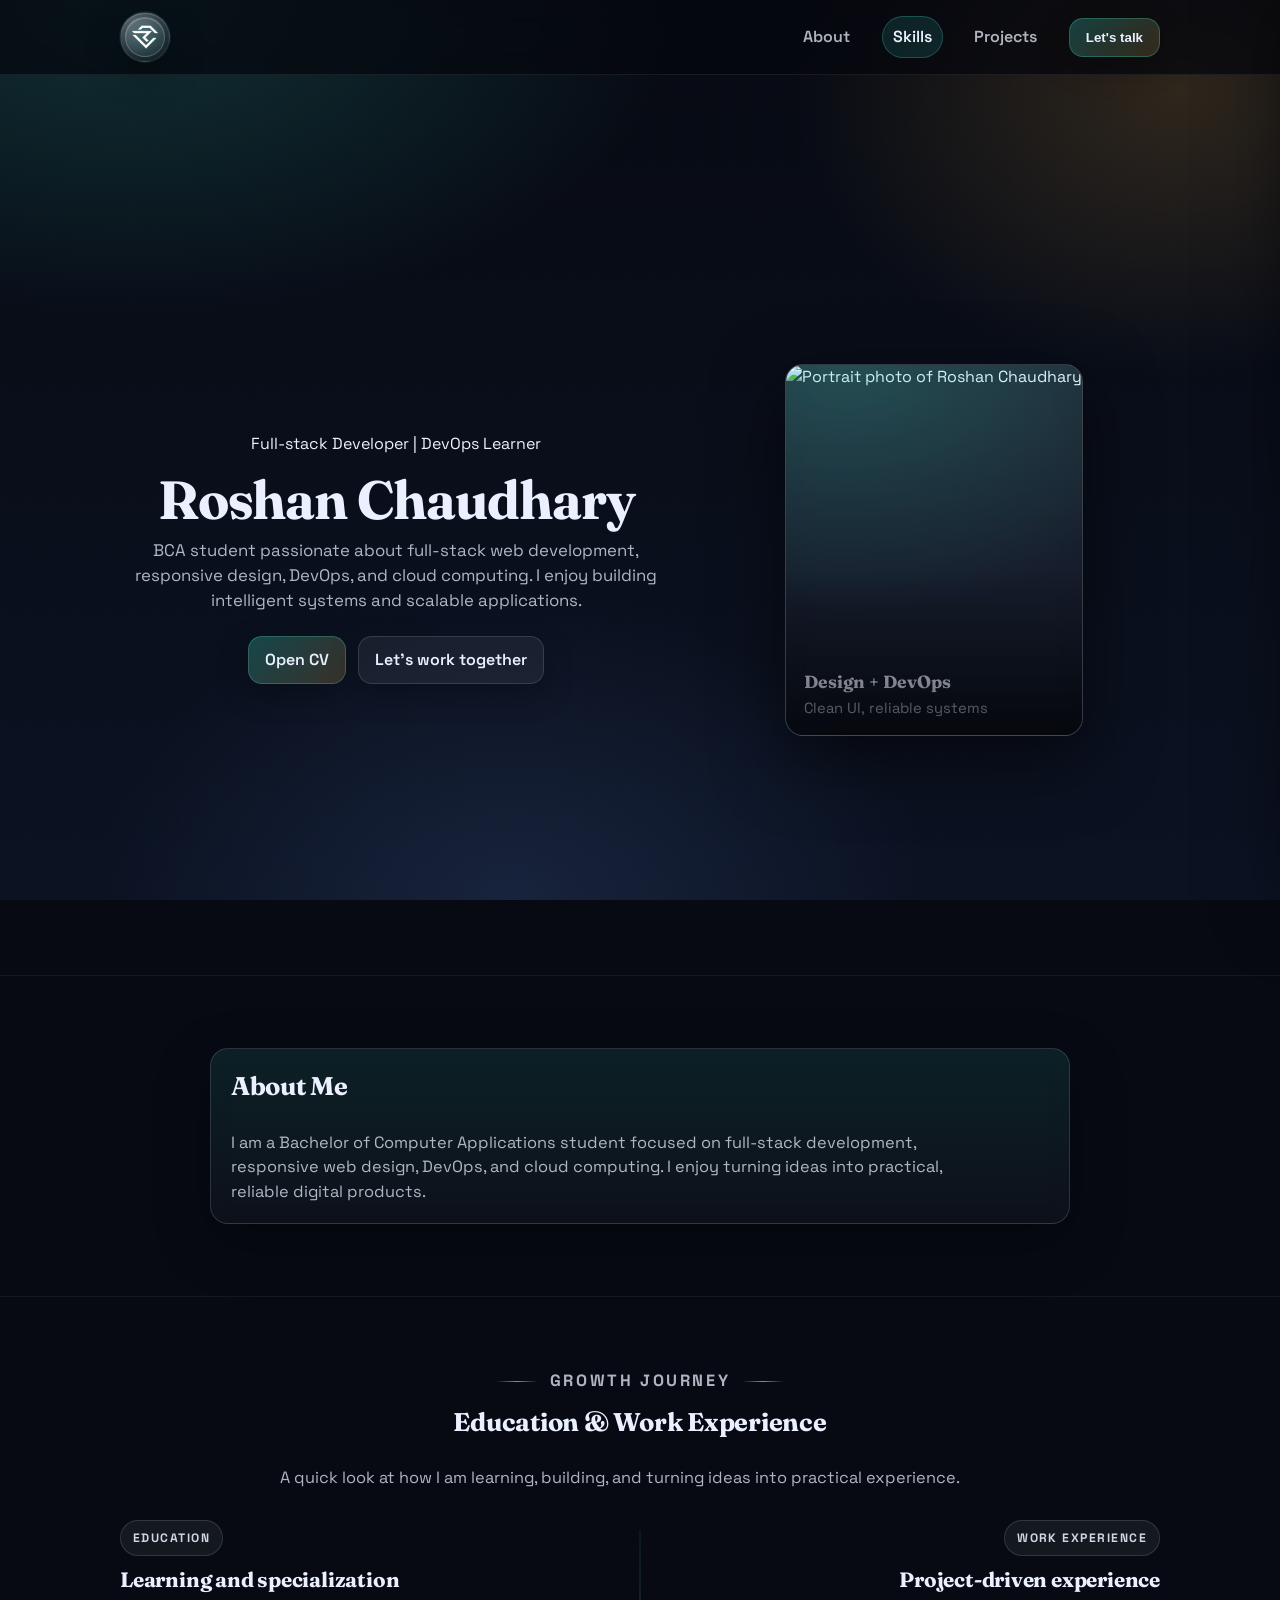
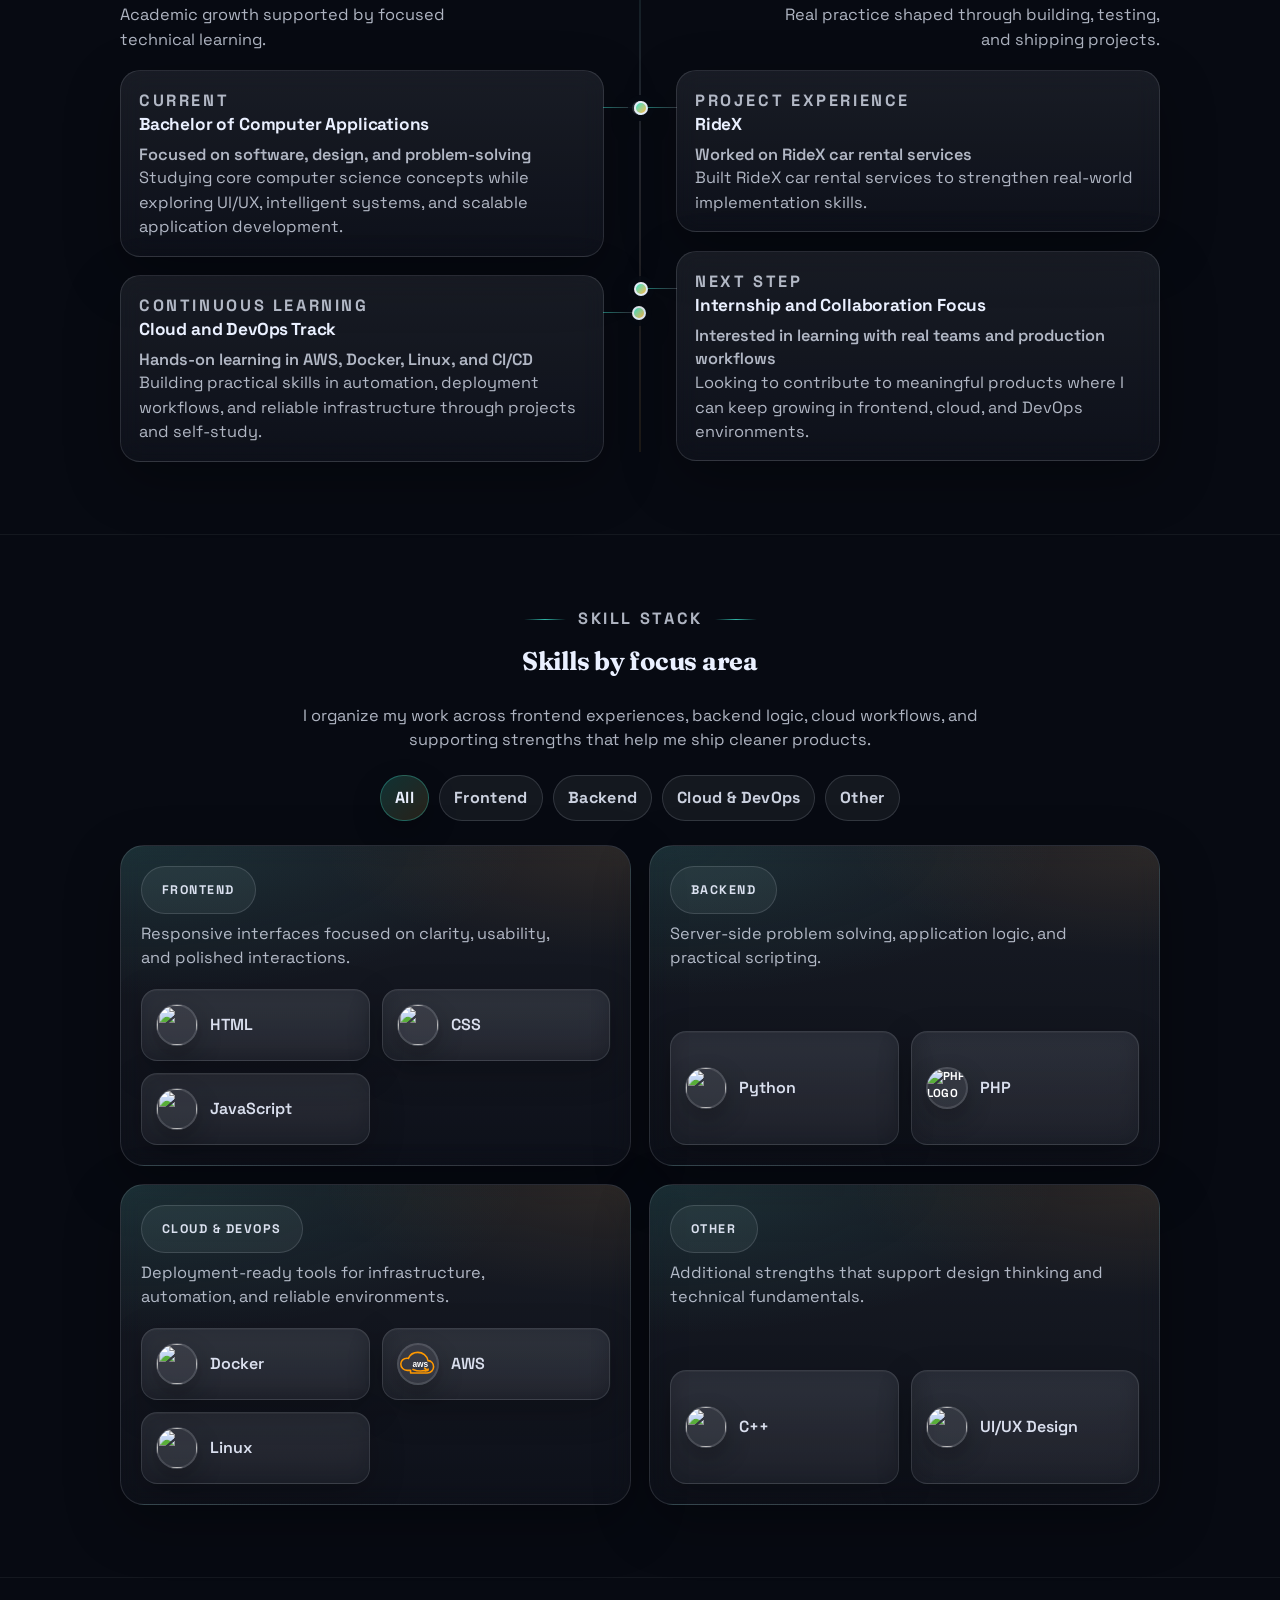
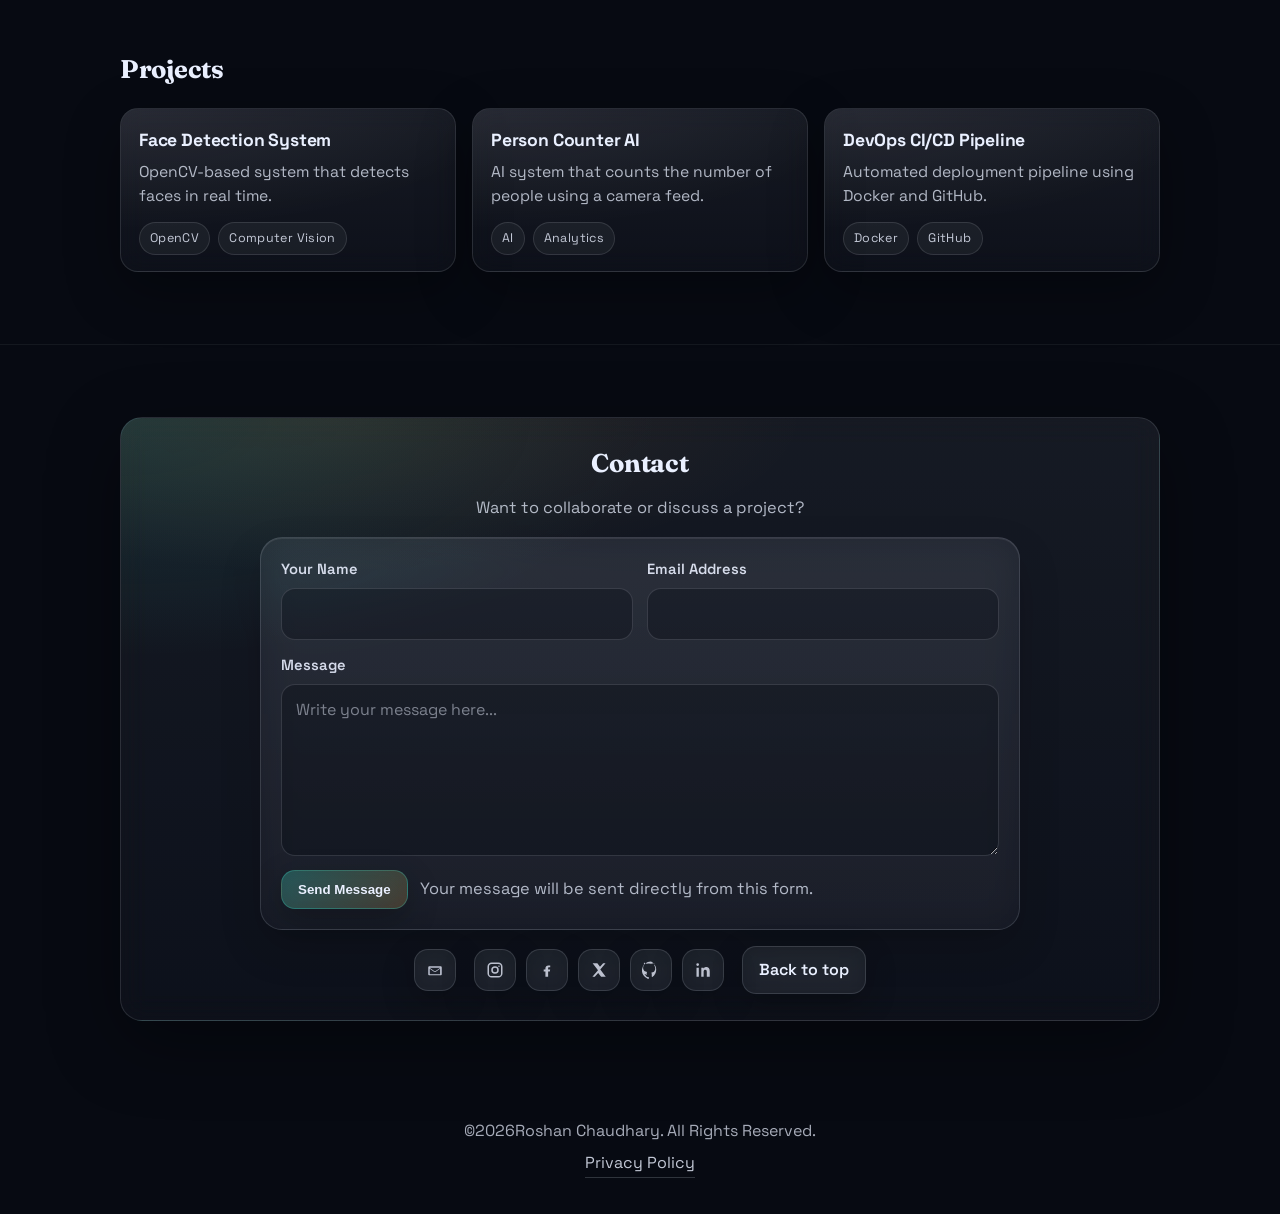
==== commit 3ec92f48: "Update index.html" ====
--- a/index.html
+++ b/index.html
@@ -555,7 +555,7 @@
                     <span>LinkedIn</span>
                 </a>
 
-            </div>
+            </div> 
         </div>
     </div>
 
--- a/style.css
+++ b/style.css
@@ -102,6 +102,10 @@
 img {
     max-width: 100%;
     display: block;
+}
+
+[hidden] {
+    display: none !important;
 }
 
 a {
@@ -1153,6 +1157,147 @@
     font-weight: 600;
 }
 
+.resume-head {
+    max-width: 760px;
+    margin: 0 auto 30px;
+    display: grid;
+    gap: 10px;
+    text-align: center;
+}
+
+.resume-intro {
+    margin: 0 auto;
+    max-width: 62ch;
+}
+
+.resume-layout {
+    width: min(100%, 920px);
+    margin-inline: auto;
+}
+
+.resume-card {
+    position: relative;
+    overflow: hidden;
+    border-radius: 24px;
+    border: 1px solid rgba(234, 240, 255, 0.12);
+    background:
+        radial-gradient(720px 240px at 0% 0%, rgba(60, 230, 208, 0.12), transparent 56%),
+        linear-gradient(180deg, rgba(234, 240, 255, 0.08), rgba(234, 240, 255, 0.03));
+    -webkit-backdrop-filter: blur(14px) saturate(1.16);
+    backdrop-filter: blur(14px) saturate(1.16);
+    box-shadow: 0 20px 60px rgba(0, 0, 0, 0.34);
+    display: grid;
+    gap: 18px;
+    padding: 24px;
+}
+
+.resume-card::before {
+    content: "";
+    position: absolute;
+    inset: 0;
+    pointer-events: none;
+    background: radial-gradient(560px 200px at 100% 0%, rgba(255, 184, 74, 0.10), transparent 62%);
+    opacity: 0.9;
+}
+
+.resume-overline {
+    margin: 0;
+    display: inline-flex;
+    width: fit-content;
+    align-items: center;
+    padding: 8px 12px;
+    border-radius: 999px;
+    border: 1px solid rgba(234, 240, 255, 0.14);
+    background: rgba(234, 240, 255, 0.06);
+    color: rgba(234, 240, 255, 0.88);
+    font-size: 0.78rem;
+    font-weight: 700;
+    letter-spacing: 0.12em;
+    text-transform: uppercase;
+}
+
+.resume-card h3 {
+    margin: 0;
+    font-family: "Fraunces", "Georgia", serif;
+    font-size: clamp(1.45rem, 3vw, 2rem);
+    line-height: 1.12;
+    letter-spacing: -0.02em;
+    text-wrap: balance;
+}
+
+.resume-summary {
+    margin: 0;
+    max-width: 60ch;
+}
+
+.resume-meta-grid {
+    display: grid;
+    grid-template-columns: repeat(2, minmax(0, 1fr));
+    gap: 14px;
+}
+
+.resume-meta-card {
+    position: relative;
+    display: grid;
+    gap: 8px;
+    min-height: 100%;
+    padding: 16px;
+    border-radius: 18px;
+    border: 1px solid rgba(234, 240, 255, 0.1);
+    background: rgba(7, 10, 18, 0.28);
+    box-shadow: inset 0 1px 0 rgba(255, 255, 255, 0.04);
+}
+
+.resume-meta-card p {
+    margin: 0;
+    max-width: none;
+    color: rgba(234, 240, 255, 0.92);
+    font-size: 0.98rem;
+    font-weight: 600;
+}
+
+.resume-meta-label {
+    display: inline-flex;
+    align-items: center;
+    width: fit-content;
+    padding: 6px 10px;
+    border-radius: 999px;
+    background: rgba(60, 230, 208, 0.10);
+    border: 1px solid rgba(60, 230, 208, 0.18);
+    color: rgba(234, 240, 255, 0.86);
+    font-size: 0.74rem;
+    font-weight: 700;
+    letter-spacing: 0.08em;
+    text-transform: uppercase;
+}
+
+.resume-meta-card .resume-meta-note {
+    color: rgba(234, 240, 255, 0.66);
+    font-size: 0.92rem;
+    font-weight: 500;
+    line-height: 1.5;
+}
+
+.resume-actions {
+    display: flex;
+    flex-wrap: wrap;
+    gap: 12px;
+}
+
+@media (max-width: 640px) {
+    .resume-head {
+        margin-bottom: 24px;
+    }
+
+    .resume-card {
+        padding: 20px;
+    }
+
+    .resume-meta-grid {
+        grid-template-columns: 1fr;
+    }
+}
+
 .journey-head {
     max-width: 760px;
     margin: 0 auto 30px;
@@ -1420,19 +1565,178 @@
     }
 }
 
+.skills-head {
+    max-width: 760px;
+    margin-inline: auto;
+    display: grid;
+    gap: 10px;
+    justify-items: center;
+    text-align: center;
+}
+
+.skills-intro {
+    max-width: 62ch;
+    margin-inline: auto;
+}
+
+.skills-filter {
+    display: none;
+    flex-wrap: wrap;
+    gap: 10px;
+    margin-top: 22px;
+    justify-content: center;
+}
+
+html.js .skills-filter {
+    display: flex;
+}
+
+.skill-filter-btn {
+    display: inline-flex;
+    align-items: center;
+    justify-content: center;
+    padding: 10px 14px;
+    border-radius: 999px;
+    border: 1px solid rgba(234, 240, 255, 0.14);
+    background: rgba(234, 240, 255, 0.06);
+    color: rgba(234, 240, 255, 0.86);
+    font: inherit;
+    font-weight: 700;
+    letter-spacing: 0.02em;
+    cursor: pointer;
+    transition: transform 160ms ease, border-color 160ms ease, background 160ms ease, color 160ms ease;
+}
+
+.skill-filter-btn:hover {
+    transform: translateY(-1px);
+    border-color: rgba(234, 240, 255, 0.22);
+    background: rgba(234, 240, 255, 0.10);
+    color: var(--text);
+}
+
+.skill-filter-btn.is-active {
+    border-color: rgba(60, 230, 208, 0.3);
+    background: linear-gradient(135deg, rgba(60, 230, 208, 0.18), rgba(255, 184, 74, 0.14));
+    color: var(--text);
+    box-shadow: 0 12px 30px rgba(0, 0, 0, 0.22);
+}
+
+.skill-groups {
+    margin-top: 24px;
+    display: grid;
+    grid-template-columns: repeat(2, minmax(0, 1fr));
+    gap: 18px;
+    align-items: stretch;
+}
+
+.skill-groups.is-filtered {
+    grid-template-columns: minmax(0, 1fr);
+    justify-items: center;
+}
+
+.skill-groups.is-filtered .skill-panel {
+    width: min(100%, 880px);
+}
+
+@media (max-width: 900px) {
+    .skill-groups {
+        grid-template-columns: 1fr;
+    }
+}
+
+.skill-panel {
+    position: relative;
+    overflow: hidden;
+    display: grid;
+    gap: 18px;
+    min-height: 100%;
+    padding: 20px;
+    border-radius: 24px;
+    background:
+        radial-gradient(700px 260px at 0% 0%, rgba(60, 230, 208, 0.10), transparent 58%),
+        linear-gradient(180deg, rgba(234, 240, 255, 0.08), rgba(234, 240, 255, 0.03));
+    border: 1px solid rgba(234, 240, 255, 0.12);
+    -webkit-backdrop-filter: blur(12px) saturate(1.15);
+    backdrop-filter: blur(12px) saturate(1.15);
+    box-shadow: 0 18px 55px rgba(0, 0, 0, 0.3);
+    transition: transform 180ms ease, border-color 180ms ease, box-shadow 180ms ease;
+}
+
+.skill-panel::before {
+    content: "";
+    position: absolute;
+    inset: 0;
+    pointer-events: none;
+    background: radial-gradient(500px 180px at 100% 0%, rgba(255, 184, 74, 0.10), transparent 62%);
+    opacity: 0.85;
+}
+
+.skill-panel:hover {
+    transform: translateY(-4px);
+    border-color: rgba(60, 230, 208, 0.24);
+    box-shadow: 0 26px 72px rgba(0, 0, 0, 0.38);
+}
+
+.skill-panel--compact {
+    width: 100%;
+    max-width: 680px;
+    justify-self: center;
+}
+
+.skill-groups.is-filtered .skill-panel--compact {
+    width: min(100%, 680px);
+}
+
+.skill-panel-head {
+    position: relative;
+    display: grid;
+    gap: 8px;
+    justify-items: start;
+    align-content: start;
+}
+
+.skill-panel-head p {
+    max-width: 44ch;
+}
+
+.skill-panel-label {
+    display: inline-flex;
+    align-items: center;
+    justify-self: start;
+    align-self: start;
+    width: auto;
+    max-width: max-content;
+    min-height: 48px;
+    padding: 8px 20px;
+    border-radius: 999px;
+    border: 1px solid rgba(234, 240, 255, 0.14);
+    background: rgba(234, 240, 255, 0.06);
+    color: rgba(234, 240, 255, 0.92);
+    font-size: 0.78rem;
+    font-weight: 700;
+    line-height: 1;
+    letter-spacing: 0.12em;
+    text-transform: uppercase;
+    white-space: nowrap;
+}
+
 .skill-grid {
+    position: relative;
     list-style: none;
     padding: 0;
-    margin: 20px 0 0;
-    display: grid;
-    grid-template-columns: repeat(3, minmax(0, 1fr));
-    gap: 14px;
-}
-
-@media (max-width: 900px) {
-    .skill-grid {
-        grid-template-columns: repeat(2, minmax(0, 1fr));
-    }
+    margin: 0;
+    display: grid;
+    grid-template-columns: repeat(2, minmax(0, 1fr));
+    gap: 12px;
+}
+
+.skill-grid--compact {
+    width: 100%;
+    max-width: none;
+    margin-inline: 0;
+    justify-self: stretch;
+    justify-content: stretch;
+    grid-template-columns: repeat(2, minmax(0, 1fr));
 }
 
 @media (max-width: 560px) {
@@ -1441,18 +1745,42 @@
     }
 }
 
+@media (max-width: 900px) {
+    .skill-panel--compact,
+    .skill-groups.is-filtered .skill-panel--compact {
+        width: 100%;
+        max-width: none;
+        justify-self: stretch;
+    }
+
+    .skill-grid--compact {
+        width: 100%;
+        margin-inline: 0;
+        justify-self: stretch;
+        justify-content: stretch;
+        grid-template-columns: repeat(2, minmax(0, 1fr));
+    }
+}
+
+@media (max-width: 560px) {
+    .skill-grid--compact {
+        grid-template-columns: 1fr;
+    }
+}
+
 .skill {
     position: relative;
     display: flex;
     align-items: center;
     gap: 12px;
+    min-height: 72px;
     padding: 12px 14px;
     border-radius: 16px;
-    background: linear-gradient(180deg, rgba(234, 240, 255, 0.07), rgba(234, 240, 255, 0.04));
+    background: linear-gradient(180deg, rgba(234, 240, 255, 0.08), rgba(234, 240, 255, 0.04));
     border: 1px solid rgba(234, 240, 255, 0.12);
     -webkit-backdrop-filter: blur(12px) saturate(1.15);
     backdrop-filter: blur(12px) saturate(1.15);
-    box-shadow: 0 10px 35px rgba(0, 0, 0, 0.28);
+    box-shadow: inset 0 1px 0 rgba(255, 255, 255, 0.04), 0 10px 35px rgba(0, 0, 0, 0.24);
     font-weight: 600;
     color: rgba(234, 240, 255, 0.92);
     transition: transform 160ms ease, border-color 160ms ease, background 160ms ease;
@@ -1465,12 +1793,13 @@
 .skill:hover {
     transform: translateY(-2px);
     border-color: rgba(60, 230, 208, 0.22);
-    background: linear-gradient(180deg, rgba(234, 240, 255, 0.10), rgba(234, 240, 255, 0.04));
+    background: linear-gradient(180deg, rgba(234, 240, 255, 0.10), rgba(234, 240, 255, 0.05));
 }
 
 .skill-logo {
     width: 42px;
     height: 42px;
+    flex-shrink: 0;
     border-radius: 50%;
     display: grid;
     place-items: center;
@@ -1483,6 +1812,12 @@
     border: 1px solid rgba(234, 240, 255, 0.14);
     box-shadow: inset 0 0 0 1px rgba(255, 255, 255, 0.12), 0 10px 24px rgba(0, 0, 0, 0.28);
     overflow: hidden;
+}
+
+.skill-logo--text {
+    background: linear-gradient(135deg, rgba(60, 230, 208, 0.92), rgba(255, 184, 74, 0.88));
+    color: #04111c;
+    letter-spacing: 0.12em;
 }
 
 .skill-logo img,
@@ -1604,8 +1939,8 @@
 
 .contact-card {
     position: relative;
-    overflow: visible;
-    width: min(100%, 840px);
+    overflow: hidden;
+    width: min(100%, 1040px);
     margin-inline: auto;
     border-radius: calc(var(--radius) + 4px);
     padding: clamp(20px, 3vw, 26px);
@@ -1629,18 +1964,18 @@
 
 .contact-layout {
     margin-top: 16px;
-    display: grid;
-    grid-template-columns: 1fr;
-    gap: 18px;
-    align-items: start;
     width: min(100%, 760px);
     margin-inline: auto;
+    position: relative;
+    z-index: 1;
 }
 
 .contact-column {
     display: grid;
     gap: 16px;
     width: 100%;
+    position: relative;
+    z-index: 1;
 }
 
 .contact-card > h2,
@@ -1648,6 +1983,8 @@
     width: min(100%, 760px);
     margin-inline: auto;
     text-align: center;
+    position: relative;
+    z-index: 1;
 }
 
 .contact-lead {
@@ -1757,6 +2094,12 @@
     }
 }
 
+@media (max-width: 900px) {
+    .contact-card {
+        width: min(100%, 840px);
+    }
+}
+
 .privacy-wrap {
     display: grid;
     gap: 24px;
@@ -1896,6 +2239,42 @@
     text-underline-offset: 0.18em;
 }
 
+.cv-wrap {
+    display: grid;
+    gap: 24px;
+}
+
+.cv-actions {
+    display: flex;
+    flex-wrap: wrap;
+    justify-content: center;
+    gap: 12px;
+    margin-top: 18px;
+}
+
+.cv-preview-card {
+    width: min(100%, 920px);
+    margin: 0 auto;
+    padding: 18px;
+    border-radius: 24px;
+    border: 1px solid rgba(234, 240, 255, 0.14);
+    background:
+        radial-gradient(760px 240px at 0% 0%, rgba(60, 230, 208, 0.12), transparent 58%),
+        linear-gradient(180deg, rgba(234, 240, 255, 0.07), rgba(234, 240, 255, 0.03));
+    -webkit-backdrop-filter: blur(14px) saturate(1.15);
+    backdrop-filter: blur(14px) saturate(1.15);
+    box-shadow: 0 22px 60px rgba(0, 0, 0, 0.3);
+}
+
+.cv-preview-card img {
+    width: 100%;
+    height: auto;
+    border-radius: 18px;
+    border: 1px solid rgba(234, 240, 255, 0.14);
+    background: #f7f4ef;
+    box-shadow: 0 18px 40px rgba(0, 0, 0, 0.24);
+}
+
 @media (max-width: 900px) {
     .privacy-grid {
         grid-template-columns: 1fr;
@@ -1916,6 +2295,10 @@
 
     .policy-hero {
         padding-top: 26px;
+    }
+
+    .cv-preview-card {
+        padding: 14px;
     }
 }
 
@@ -2038,7 +2421,7 @@
         justify-content: center;
         gap: 8px;
     }
- 
+
     .footer p {
         width: 100%;
         text-align: center;
